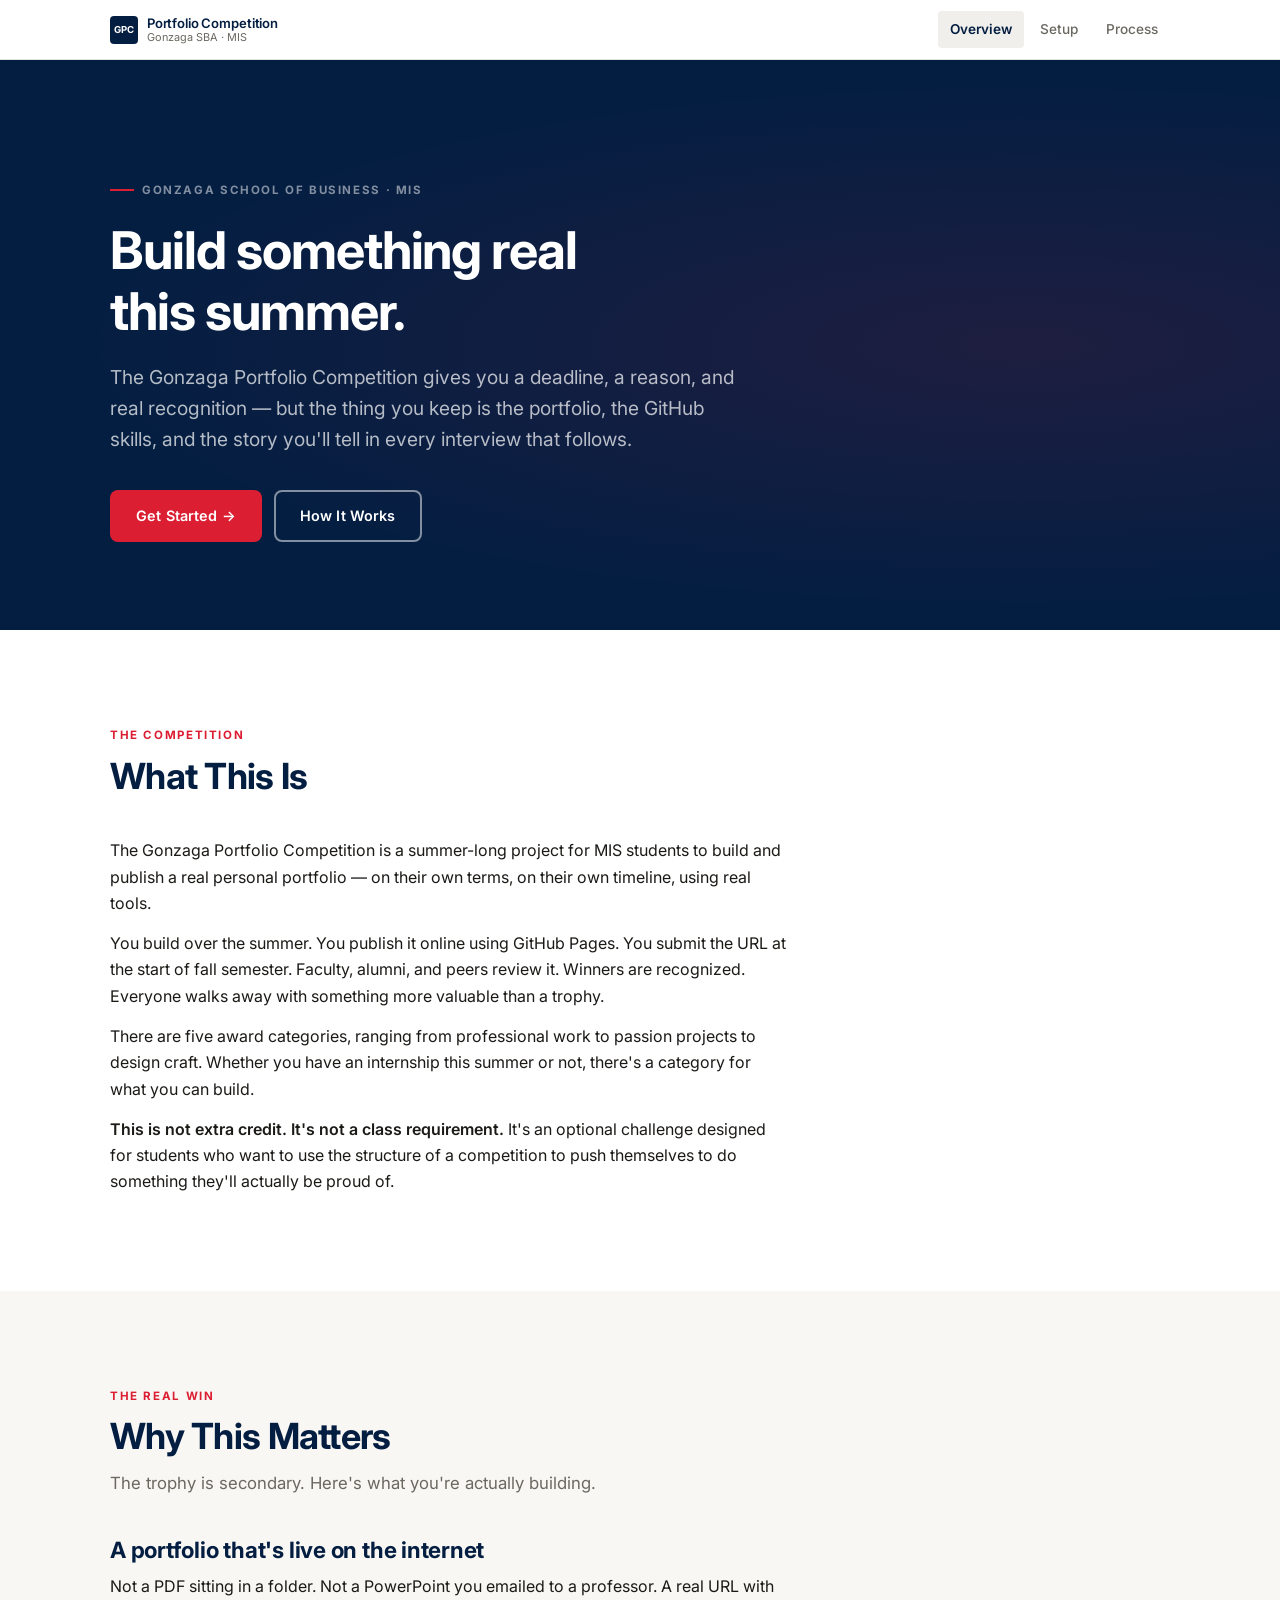
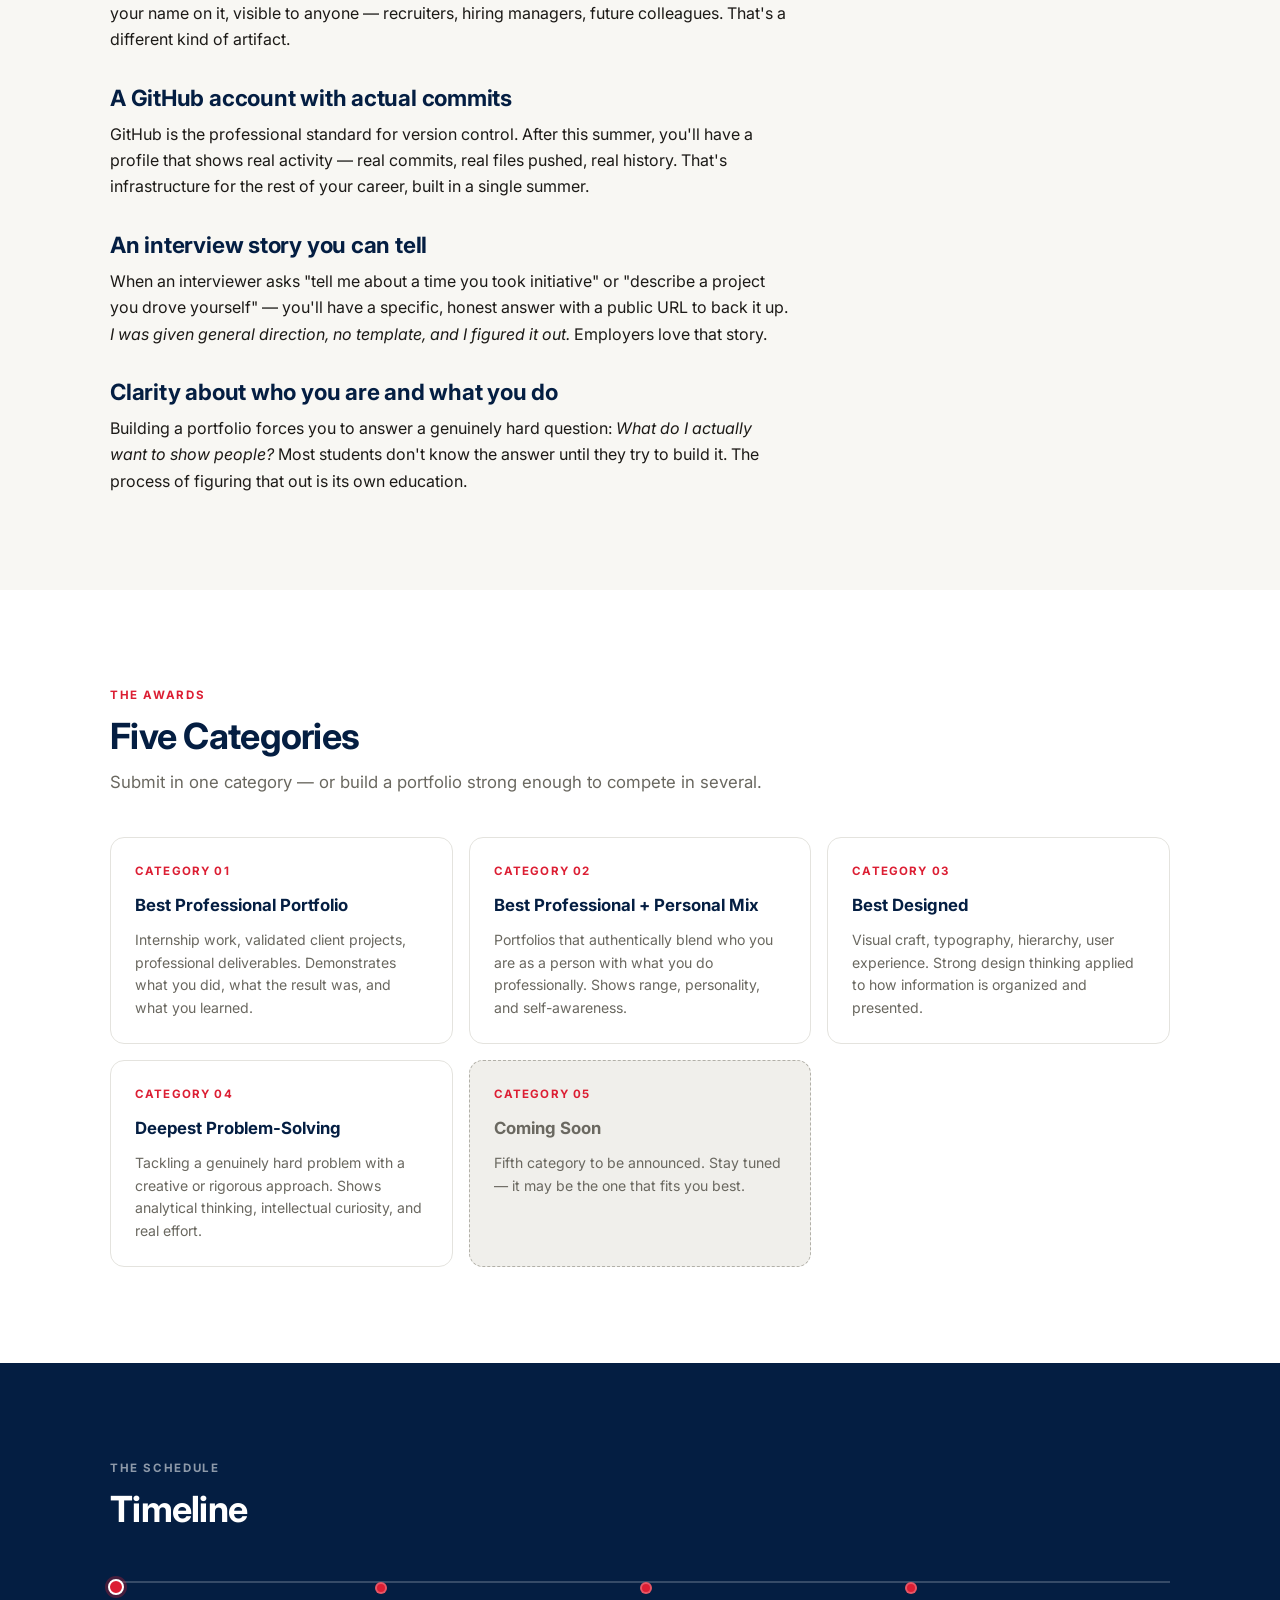
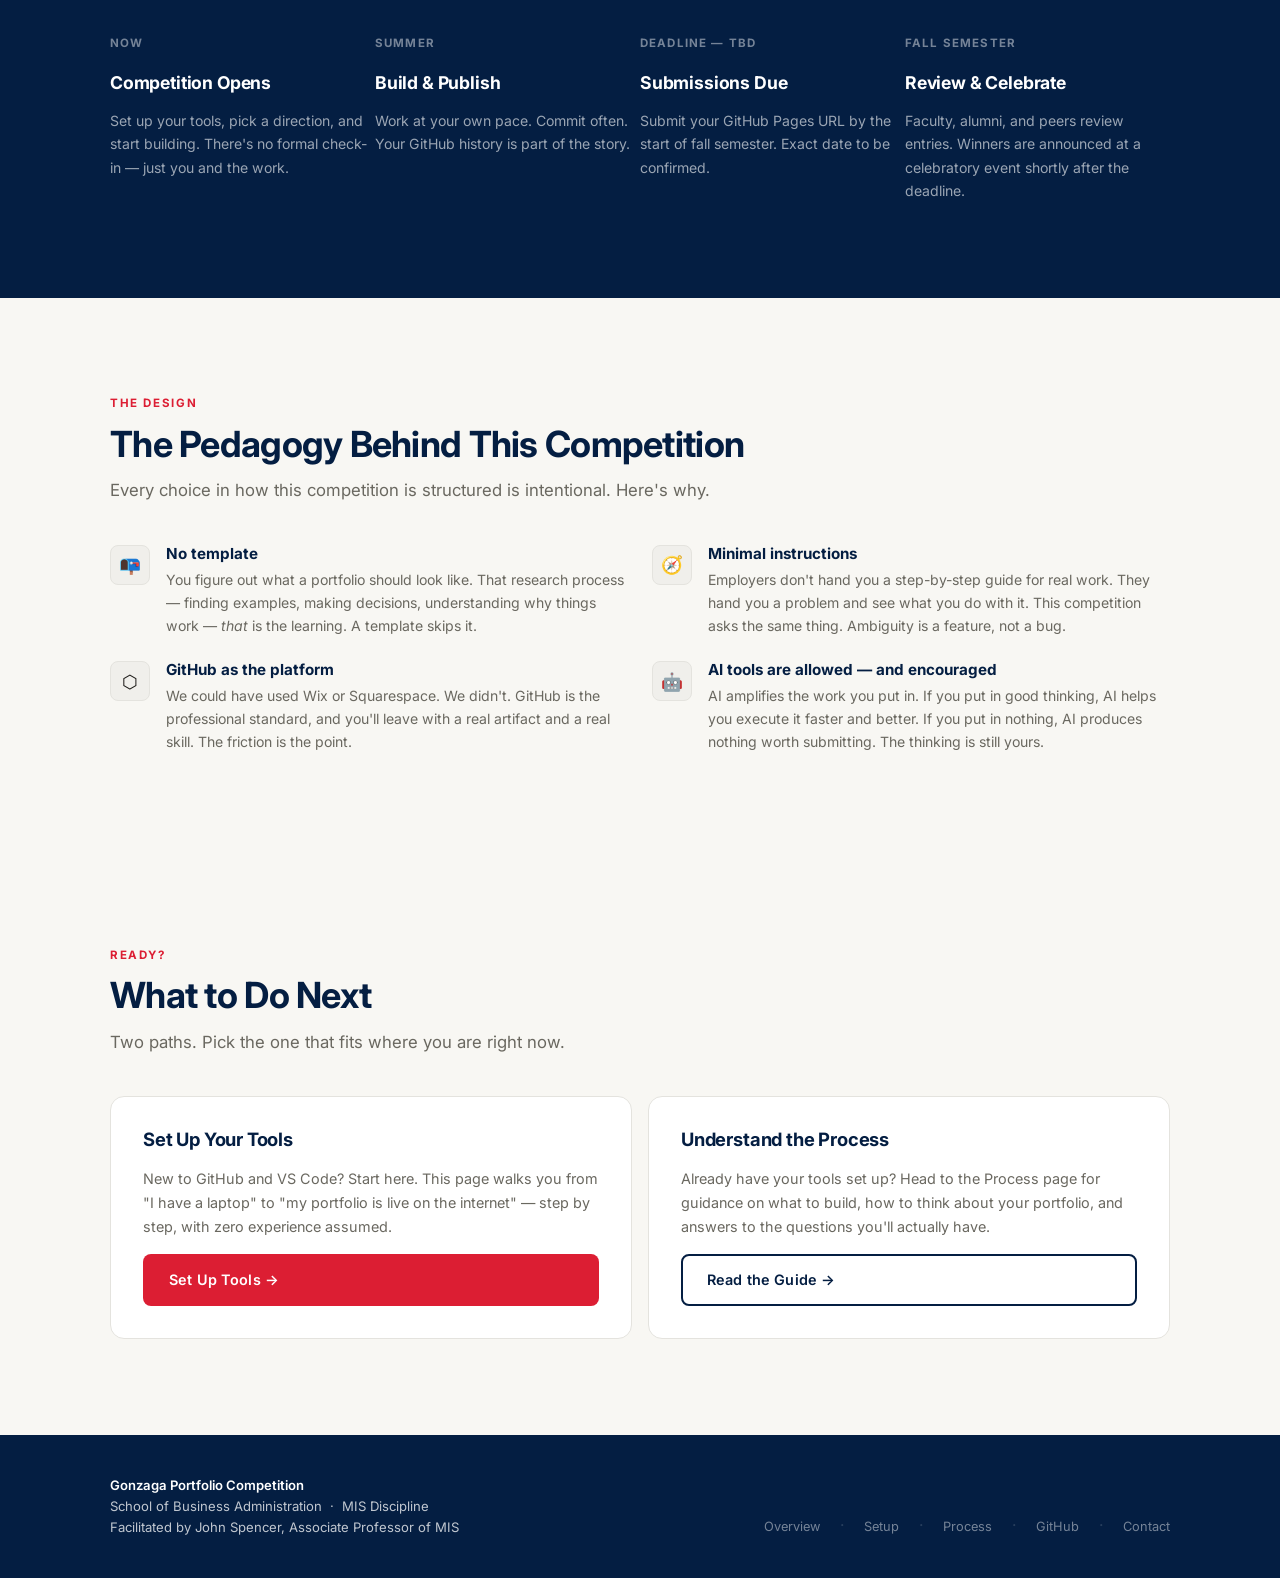
==== index.html @ 70450b55 "Initial build: three-page Gonzaga Portfolio Competition site - index.html: full landing page with he" ====
<!DOCTYPE html>
<html lang="en">
<head>
  <meta charset="UTF-8">
  <meta name="viewport" content="width=device-width, initial-scale=1.0">
  <title>Gonzaga Portfolio Competition — Build Something Real This Summer</title>
  <meta name="description" content="A summer portfolio competition for Gonzaga business students. Build a real portfolio, publish it with GitHub Pages, and walk into fall semester with something that matters.">
  <link rel="preconnect" href="https://fonts.googleapis.com">
  <link rel="preconnect" href="https://fonts.gstatic.com" crossorigin>
  <link href="https://fonts.googleapis.com/css2?family=Inter:wght@400;500;600;700&display=swap" rel="stylesheet">
  <link rel="stylesheet" href="css/style.css">
</head>
<body>

<!-- ── Navigation ──────────────────────────────────────────── -->
<nav class="site-nav" aria-label="Site navigation">
  <div class="container nav-inner">
    <a href="index.html" class="nav-logo" aria-label="Gonzaga Portfolio Competition home">
      <div class="nav-logo-mark" aria-hidden="true"><span>GPC</span></div>
      <div class="nav-logo-text">
        Portfolio Competition
        <small>Gonzaga SBA · MIS</small>
      </div>
    </a>
    <button class="nav-toggle" aria-expanded="false" aria-controls="nav-links" aria-label="Toggle navigation">
      <svg width="20" height="20" viewBox="0 0 20 20" fill="currentColor" aria-hidden="true">
        <path d="M2 5h16M2 10h16M2 15h16" stroke="currentColor" stroke-width="2" stroke-linecap="round" fill="none"/>
      </svg>
    </button>
    <ul class="nav-links" id="nav-links">
      <li><a href="index.html"   class="nav-link" aria-current="page">Overview</a></li>
      <li><a href="setup.html"   class="nav-link">Setup</a></li>
      <li><a href="process.html" class="nav-link">Process</a></li>
    </ul>
  </div>
</nav>

<main id="main-content">

  <!-- ── Hero ──────────────────────────────────────────────── -->
  <section class="hero" id="top">
    <div class="container hero-inner">
      <span class="hero-label">Gonzaga School of Business · MIS</span>
      <h1>Build something real this summer.</h1>
      <p class="hero-sub">
        The Gonzaga Portfolio Competition gives you a deadline, a reason, and real recognition —
        but the thing you keep is the portfolio, the GitHub skills, and the story you'll tell
        in every interview that follows.
      </p>
      <div class="hero-cta">
        <a href="setup.html" class="btn btn--primary">Get Started →</a>
        <a href="#what-this-is" class="btn btn--ghost">How It Works</a>
      </div>
    </div>
  </section>

  <!-- ── What This Is ──────────────────────────────────────── -->
  <section class="section" id="what-this-is">
    <div class="container">
      <div class="section-header">
        <span class="section-label">The Competition</span>
        <h2>What This Is</h2>
      </div>
      <div style="max-width: 68ch;">
        <p>
          The Gonzaga Portfolio Competition is a summer-long project for MIS students to build and
          publish a real personal portfolio — on their own terms, on their own timeline, using real tools.
        </p>
        <p>
          You build over the summer. You publish it online using GitHub Pages. You submit the URL at the
          start of fall semester. Faculty, alumni, and peers review it. Winners are recognized. Everyone
          walks away with something more valuable than a trophy.
        </p>
        <p>
          There are five award categories, ranging from professional work to passion projects to design
          craft. Whether you have an internship this summer or not, there's a category for what you can build.
        </p>
        <p>
          <strong>This is not extra credit. It's not a class requirement.</strong> It's an optional
          challenge designed for students who want to use the structure of a competition to push
          themselves to do something they'll actually be proud of.
        </p>
      </div>
    </div>
  </section>

  <!-- ── Why This Matters ──────────────────────────────────── -->
  <section class="section section--cream" id="why-this-matters">
    <div class="container">
      <div class="section-header">
        <span class="section-label">The Real Win</span>
        <h2>Why This Matters</h2>
        <p>The trophy is secondary. Here's what you're actually building.</p>
      </div>
      <div style="display: grid; grid-template-columns: 1fr; gap: 2rem; max-width: 900px;">
        <div>
          <h3 style="margin-bottom: .6rem;">A portfolio that's live on the internet</h3>
          <p>
            Not a PDF sitting in a folder. Not a PowerPoint you emailed to a professor. A real URL
            with your name on it, visible to anyone — recruiters, hiring managers, future colleagues.
            That's a different kind of artifact.
          </p>
        </div>
        <div>
          <h3 style="margin-bottom: .6rem;">A GitHub account with actual commits</h3>
          <p>
            GitHub is the professional standard for version control. After this summer, you'll have
            a profile that shows real activity — real commits, real files pushed, real history.
            That's infrastructure for the rest of your career, built in a single summer.
          </p>
        </div>
        <div>
          <h3 style="margin-bottom: .6rem;">An interview story you can tell</h3>
          <p>
            When an interviewer asks "tell me about a time you took initiative" or "describe a project
            you drove yourself" — you'll have a specific, honest answer with a public URL to back it up.
            <em>I was given general direction, no template, and I figured it out.</em> Employers love that story.
          </p>
        </div>
        <div>
          <h3 style="margin-bottom: .6rem;">Clarity about who you are and what you do</h3>
          <p>
            Building a portfolio forces you to answer a genuinely hard question: <em>What do I actually
            want to show people?</em> Most students don't know the answer until they try to build it.
            The process of figuring that out is its own education.
          </p>
        </div>
      </div>
    </div>
  </section>

  <!-- ── Categories ────────────────────────────────────────── -->
  <section class="section" id="categories">
    <div class="container">
      <div class="section-header">
        <span class="section-label">The Awards</span>
        <h2>Five Categories</h2>
        <p>Submit in one category — or build a portfolio strong enough to compete in several.</p>
      </div>
      <div class="categories-grid">

        <div class="category-card">
          <p class="card-num">Category 01</p>
          <p class="card-title">Best Professional Portfolio</p>
          <p class="card-desc">
            Internship work, validated client projects, professional deliverables.
            Demonstrates what you did, what the result was, and what you learned.
          </p>
        </div>

        <div class="category-card">
          <p class="card-num">Category 02</p>
          <p class="card-title">Best Professional + Personal Mix</p>
          <p class="card-desc">
            Portfolios that authentically blend who you are as a person with what you do
            professionally. Shows range, personality, and self-awareness.
          </p>
        </div>

        <div class="category-card">
          <p class="card-num">Category 03</p>
          <p class="card-title">Best Designed</p>
          <p class="card-desc">
            Visual craft, typography, hierarchy, user experience. Strong design thinking
            applied to how information is organized and presented.
          </p>
        </div>

        <!-- TODO: John is still refining the exact name for this category.
             "Most Innovative / Deepest Problem-Solving" is the working name. Update when finalized. -->
        <div class="category-card">
          <p class="card-num">Category 04</p>
          <p class="card-title">Deepest Problem-Solving</p>
          <p class="card-desc">
            Tackling a genuinely hard problem with a creative or rigorous approach.
            Shows analytical thinking, intellectual curiosity, and real effort.
          </p>
        </div>

        <!-- TODO: Fifth category name and description TBD. John to finalize. -->
        <div class="category-card category-card--placeholder">
          <p class="card-num">Category 05</p>
          <p class="card-title" style="color: var(--gray-600);">Coming Soon</p>
          <p class="card-desc">
            Fifth category to be announced. Stay tuned — it may be the one that fits you best.
          </p>
        </div>

      </div>
    </div>
  </section>

  <!-- ── Timeline ──────────────────────────────────────────── -->
  <section class="section section--navy" id="timeline">
    <div class="container">
      <div class="section-header">
        <span class="section-label">The Schedule</span>
        <h2>Timeline</h2>
      </div>
      <div class="timeline">

        <div class="timeline-node active">
          <p class="timeline-step">Now</p>
          <p class="timeline-title">Competition Opens</p>
          <p class="timeline-desc">
            Set up your tools, pick a direction, and start building.
            There's no formal check-in — just you and the work.
          </p>
        </div>

        <div class="timeline-node">
          <p class="timeline-step">Summer</p>
          <p class="timeline-title">Build &amp; Publish</p>
          <p class="timeline-desc">
            Work at your own pace. Commit often. Your GitHub history
            is part of the story.
          </p>
        </div>

        <!-- TODO: Replace "TBD" with exact deadline date once confirmed (start of fall semester) -->
        <div class="timeline-node">
          <p class="timeline-step">Deadline — TBD</p>
          <p class="timeline-title">Submissions Due</p>
          <p class="timeline-desc">
            Submit your GitHub Pages URL by the start of fall semester.
            Exact date to be confirmed.
          </p>
        </div>

        <div class="timeline-node">
          <p class="timeline-step">Fall Semester</p>
          <p class="timeline-title">Review &amp; Celebrate</p>
          <p class="timeline-desc">
            Faculty, alumni, and peers review entries. Winners are announced
            at a celebratory event shortly after the deadline.
          </p>
        </div>

      </div>
    </div>
  </section>

  <!-- ── Pedagogy ──────────────────────────────────────────── -->
  <section class="section section--cream" id="pedagogy">
    <div class="container">
      <div class="section-header">
        <span class="section-label">The Design</span>
        <h2>The Pedagogy Behind This Competition</h2>
        <p>
          Every choice in how this competition is structured is intentional.
          Here's why.
        </p>
      </div>
      <div class="pedagogy-grid">

        <div class="pedagogy-item">
          <div class="pedagogy-icon" aria-hidden="true">📭</div>
          <div class="pedagogy-body">
            <h4>No template</h4>
            <p>
              You figure out what a portfolio should look like. That research process —
              finding examples, making decisions, understanding why things work —
              <em>that</em> is the learning. A template skips it.
            </p>
          </div>
        </div>

        <div class="pedagogy-item">
          <div class="pedagogy-icon" aria-hidden="true">🧭</div>
          <div class="pedagogy-body">
            <h4>Minimal instructions</h4>
            <p>
              Employers don't hand you a step-by-step guide for real work. They hand
              you a problem and see what you do with it. This competition asks the
              same thing. Ambiguity is a feature, not a bug.
            </p>
          </div>
        </div>

        <div class="pedagogy-item">
          <div class="pedagogy-icon" aria-hidden="true">⬡</div>
          <div class="pedagogy-body">
            <h4>GitHub as the platform</h4>
            <p>
              We could have used Wix or Squarespace. We didn't. GitHub is the
              professional standard, and you'll leave with a real artifact and a
              real skill. The friction is the point.
            </p>
          </div>
        </div>

        <div class="pedagogy-item">
          <div class="pedagogy-icon" aria-hidden="true">🤖</div>
          <div class="pedagogy-body">
            <h4>AI tools are allowed — and encouraged</h4>
            <p>
              AI amplifies the work you put in. If you put in good thinking, AI
              helps you execute it faster and better. If you put in nothing, AI
              produces nothing worth submitting. The thinking is still yours.
            </p>
          </div>
        </div>

      </div>
    </div>
  </section>

  <!-- ── What to Do Next ──────────────────────────────────── -->
  <section class="section cta-section" id="next-steps">
    <div class="container">
      <div class="section-header">
        <span class="section-label">Ready?</span>
        <h2>What to Do Next</h2>
        <p>Two paths. Pick the one that fits where you are right now.</p>
      </div>
      <div class="cta-grid">
        <div class="cta-card">
          <h3>Set Up Your Tools</h3>
          <p>
            New to GitHub and VS Code? Start here. This page walks you from
            "I have a laptop" to "my portfolio is live on the internet" —
            step by step, with zero experience assumed.
          </p>
          <a href="setup.html" class="btn btn--primary">Set Up Tools →</a>
        </div>
        <div class="cta-card">
          <h3>Understand the Process</h3>
          <p>
            Already have your tools set up? Head to the Process page for guidance
            on what to build, how to think about your portfolio, and answers to
            the questions you'll actually have.
          </p>
          <a href="process.html" class="btn btn--secondary">Read the Guide →</a>
        </div>
      </div>
    </div>
  </section>

</main>

<!-- ── Footer ────────────────────────────────────────────────── -->
<footer class="site-footer">
  <div class="container footer-inner">
    <div class="footer-brand">
      <strong>Gonzaga Portfolio Competition</strong><br>
      School of Business Administration &nbsp;·&nbsp; MIS Discipline<br>
      Facilitated by John Spencer, Associate Professor of MIS
    </div>
    <nav aria-label="Footer navigation">
      <ul class="footer-links">
        <li><a href="index.html">Overview</a></li>
        <li class="footer-divider" aria-hidden="true">·</li>
        <li><a href="setup.html">Setup</a></li>
        <li class="footer-divider" aria-hidden="true">·</li>
        <li><a href="process.html">Process</a></li>
        <li class="footer-divider" aria-hidden="true">·</li>
        <!-- TODO: Add GitHub repo link once available -->
        <li><a href="#" aria-label="GitHub repository (link coming soon)">GitHub</a></li>
        <li class="footer-divider" aria-hidden="true">·</li>
        <!-- TODO: Replace with actual contact email -->
        <li><a href="mailto:TBD@gonzaga.edu">Contact</a></li>
      </ul>
    </nav>
  </div>
</footer>

<script>
  // Mobile nav toggle
  const toggle = document.querySelector('.nav-toggle');
  const links  = document.getElementById('nav-links');
  if (toggle && links) {
    toggle.addEventListener('click', () => {
      const open = links.classList.toggle('open');
      toggle.setAttribute('aria-expanded', open);
    });
  }
</script>
</body>
</html>
---- css/style.css ----
/* ============================================================
   GONZAGA PORTFOLIO COMPETITION
   Shared Stylesheet — mobile-first
   ============================================================ */

/* ── Custom Properties ─────────────────────────────────────── */
:root {
  --navy:       #041E42;
  --navy-mid:   #0A3270;
  --red:        #DC1E33;
  --red-dk:     #B8172B;
  --cream:      #F8F7F3;
  --gray-50:    #F0EFEB;
  --gray-100:   #E4E3DE;
  --gray-300:   #B2B0A8;
  --gray-600:   #6A6860;
  --gray-800:   #2A2825;
  --text:       #1C1A17;
  --white:      #FFFFFF;

  --font:       'Inter', -apple-system, BlinkMacSystemFont, 'Segoe UI', Roboto, sans-serif;
  --mono:       'JetBrains Mono', 'Fira Code', 'Cascadia Code', 'Consolas', monospace;

  --container:        1100px;
  --container-narrow: 700px;
  --nav-h:            60px;

  --ease: 0.16s ease;

  --shadow-sm: 0 1px 3px rgba(4,30,66,0.08);
  --shadow-md: 0 4px 14px rgba(4,30,66,0.10);
  --shadow-lg: 0 8px 28px rgba(4,30,66,0.14);

  --r-sm: 4px;
  --r-md: 8px;
  --r-lg: 14px;
}

/* ── Reset & Base ──────────────────────────────────────────── */
*, *::before, *::after { box-sizing: border-box; margin: 0; padding: 0; }
html { scroll-behavior: smooth; -webkit-text-size-adjust: 100%; }
body {
  font-family: var(--font);
  font-size: 1rem;
  line-height: 1.65;
  color: var(--text);
  background: var(--white);
  -webkit-font-smoothing: antialiased;
}
img, video { max-width: 100%; display: block; }
a { color: var(--red); text-decoration: underline; text-underline-offset: 3px; }
a:hover { color: var(--red-dk); }
ul, ol { padding-left: 1.4em; }
li { margin-bottom: .35em; }
strong { font-weight: 600; }
::selection { background: rgba(220,30,51,.15); }

/* ── Typography ────────────────────────────────────────────── */
h1, h2, h3, h4 {
  font-weight: 700;
  line-height: 1.18;
  letter-spacing: -.02em;
  color: var(--navy);
}
h1 { font-size: clamp(2rem, 5vw, 3.25rem); }
h2 { font-size: clamp(1.5rem, 3.5vw, 2.25rem); }
h3 { font-size: clamp(1.1rem, 2.5vw, 1.4rem); letter-spacing: -.01em; }
h4 { font-size: 1rem; letter-spacing: 0; }
p { max-width: 68ch; }
p + p { margin-top: .85em; }

/* Section label — small uppercase above a heading */
.section-label {
  display: block;
  font-size: .72rem;
  font-weight: 700;
  letter-spacing: .14em;
  text-transform: uppercase;
  color: var(--red);
  margin-bottom: .6rem;
}

/* ── Layout ────────────────────────────────────────────────── */
.container {
  width: 100%;
  max-width: var(--container);
  margin-inline: auto;
  padding-inline: 1.25rem;
}
.container-narrow {
  width: 100%;
  max-width: var(--container-narrow);
  margin-inline: auto;
  padding-inline: 1.25rem;
}

.section {
  padding-block: 4.5rem;
}
.section--cream { background: var(--cream); }
.section--navy  { background: var(--navy); color: var(--white); }
.section--navy h2, .section--navy h3 { color: var(--white); }
.section--navy .section-label { color: rgba(255,255,255,.55); }

.section-header { margin-bottom: 2.5rem; }
.section-header p { margin-top: .75rem; color: var(--gray-600); font-size: 1.05rem; }
.section--navy .section-header p { color: rgba(255,255,255,.65); }

@media (min-width: 768px) { .section { padding-block: 6rem; } }

/* ── Navigation ────────────────────────────────────────────── */
.site-nav {
  position: sticky;
  top: 0;
  z-index: 100;
  background: var(--white);
  border-bottom: 1.5px solid var(--gray-100);
  height: var(--nav-h);
}
.nav-inner {
  display: flex;
  align-items: center;
  justify-content: space-between;
  height: 100%;
}
.nav-logo {
  display: flex;
  align-items: center;
  gap: .55rem;
  text-decoration: none;
  color: var(--navy);
}
.nav-logo-mark {
  width: 28px; height: 28px;
  background: var(--navy);
  border-radius: var(--r-sm);
  display: flex; align-items: center; justify-content: center;
  flex-shrink: 0;
}
.nav-logo-mark span {
  color: var(--white);
  font-size: .6rem;
  font-weight: 700;
  letter-spacing: .03em;
}
.nav-logo-text {
  font-size: .82rem;
  font-weight: 600;
  letter-spacing: -.01em;
  line-height: 1.25;
}
.nav-logo-text small {
  display: block;
  font-size: .68rem;
  font-weight: 400;
  color: var(--gray-600);
  letter-spacing: 0;
}
.nav-links {
  display: flex;
  align-items: center;
  gap: .25rem;
  list-style: none;
  padding: 0;
}
.nav-links li { margin: 0; }
.nav-link {
  display: block;
  padding: .45rem .75rem;
  font-size: .85rem;
  font-weight: 500;
  color: var(--gray-600);
  text-decoration: none;
  border-radius: var(--r-sm);
  transition: color var(--ease), background var(--ease);
}
.nav-link:hover { color: var(--navy); background: var(--gray-50); }
.nav-link[aria-current="page"] {
  color: var(--navy);
  background: var(--gray-50);
  font-weight: 600;
}
.nav-toggle {
  display: none;
  background: none;
  border: none;
  cursor: pointer;
  padding: .5rem;
  color: var(--navy);
}
@media (max-width: 600px) {
  .nav-links { display: none; flex-direction: column; gap: 0; position: absolute; top: var(--nav-h); left: 0; right: 0; background: var(--white); border-bottom: 1.5px solid var(--gray-100); padding: .5rem 1.25rem 1rem; }
  .nav-links.open { display: flex; }
  .nav-toggle { display: flex; }
  .site-nav { position: sticky; }
}

/* ── Buttons ────────────────────────────────────────────────── */
.btn {
  display: inline-flex;
  align-items: center;
  gap: .5rem;
  padding: .75rem 1.5rem;
  font-family: var(--font);
  font-size: .9rem;
  font-weight: 600;
  letter-spacing: .01em;
  border-radius: var(--r-md);
  border: 2px solid transparent;
  cursor: pointer;
  text-decoration: none;
  transition: background var(--ease), color var(--ease), border-color var(--ease), transform var(--ease), box-shadow var(--ease);
}
.btn:hover { transform: translateY(-1px); }
.btn--primary { background: var(--red); color: var(--white); }
.btn--primary:hover { background: var(--red-dk); color: var(--white); }
.btn--secondary { background: transparent; color: var(--navy); border-color: var(--navy); }
.btn--secondary:hover { background: var(--navy); color: var(--white); }
.btn--white { background: var(--white); color: var(--navy); }
.btn--white:hover { background: var(--gray-50); color: var(--navy); }
.btn--ghost { background: transparent; color: var(--white); border-color: rgba(255,255,255,.5); }
.btn--ghost:hover { border-color: var(--white); background: rgba(255,255,255,.08); }

/* ── Hero ───────────────────────────────────────────────────── */
.hero {
  background: var(--navy);
  color: var(--white);
  padding-block: 5rem 4rem;
  position: relative;
  overflow: hidden;
}
.hero::after {
  content: '';
  position: absolute;
  inset: 0;
  background: radial-gradient(ellipse at 80% 50%, rgba(220,30,51,.12) 0%, transparent 65%);
  pointer-events: none;
}
.hero-inner { position: relative; z-index: 1; }
.hero-label {
  display: inline-flex;
  align-items: center;
  gap: .5rem;
  font-size: .72rem;
  font-weight: 700;
  letter-spacing: .14em;
  text-transform: uppercase;
  color: rgba(255,255,255,.5);
  margin-bottom: 1.25rem;
}
.hero-label::before {
  content: '';
  display: block;
  width: 24px; height: 2px;
  background: var(--red);
  flex-shrink: 0;
}
.hero h1 {
  color: var(--white);
  margin-bottom: 1.25rem;
  max-width: 16ch;
}
.hero-sub {
  font-size: clamp(1rem, 2vw, 1.2rem);
  color: rgba(255,255,255,.7);
  max-width: 52ch;
  margin-bottom: 2.25rem;
  line-height: 1.6;
}
.hero-cta {
  display: flex;
  flex-wrap: wrap;
  gap: .75rem;
  align-items: center;
}
@media (min-width: 768px) {
  .hero { padding-block: 7rem 5.5rem; }
}

/* ── Category Cards ─────────────────────────────────────────── */
.categories-grid {
  display: grid;
  grid-template-columns: 1fr;
  gap: 1rem;
}
@media (min-width: 540px) { .categories-grid { grid-template-columns: repeat(2, 1fr); } }
@media (min-width: 900px) { .categories-grid { grid-template-columns: repeat(3, 1fr); } }

.category-card {
  background: var(--white);
  border: 1.5px solid var(--gray-100);
  border-radius: var(--r-lg);
  padding: 1.5rem;
  position: relative;
  transition: box-shadow var(--ease), border-color var(--ease), transform var(--ease);
}
.category-card:hover {
  box-shadow: var(--shadow-md);
  border-color: var(--gray-300);
  transform: translateY(-2px);
}
.category-card::before {
  content: '';
  position: absolute;
  top: 0; left: 0; right: 0;
  height: 3px;
  background: var(--red);
  border-radius: var(--r-lg) var(--r-lg) 0 0;
  opacity: 0;
  transition: opacity var(--ease);
}
.category-card:hover::before { opacity: 1; }
.category-card--placeholder {
  border-style: dashed;
  border-color: var(--gray-300);
  background: var(--gray-50);
}
.card-num {
  font-size: .72rem;
  font-weight: 700;
  letter-spacing: .1em;
  text-transform: uppercase;
  color: var(--red);
  margin-bottom: .5rem;
}
.card-title {
  font-size: 1.05rem;
  font-weight: 700;
  color: var(--navy);
  margin-bottom: .6rem;
  line-height: 1.3;
}
.card-desc {
  font-size: .88rem;
  color: var(--gray-600);
  line-height: 1.6;
  max-width: none;
}

/* ── Timeline ───────────────────────────────────────────────── */
.timeline {
  display: flex;
  flex-direction: column;
  gap: 0;
  position: relative;
  padding-left: 2.25rem;
}
.timeline::before {
  content: '';
  position: absolute;
  left: .65rem;
  top: .65rem;
  bottom: 1.5rem;
  width: 2px;
  background: rgba(255,255,255,.2);
}
.timeline-node {
  position: relative;
  padding-left: 1.5rem;
  padding-bottom: 2.25rem;
}
.timeline-node:last-child { padding-bottom: 0; }
.timeline-node::before {
  content: '';
  position: absolute;
  left: -1.6rem;
  top: .35rem;
  width: 12px; height: 12px;
  border-radius: 50%;
  background: var(--red);
  border: 2px solid rgba(255,255,255,.25);
}
.timeline-node.active::before {
  width: 16px; height: 16px;
  left: -1.72rem;
  top: .25rem;
  background: var(--red);
  border-color: var(--white);
  box-shadow: 0 0 0 3px rgba(220,30,51,.3);
}
.timeline-step {
  font-size: .72rem;
  font-weight: 700;
  letter-spacing: .1em;
  text-transform: uppercase;
  color: rgba(255,255,255,.45);
  margin-bottom: .25rem;
}
.timeline-title {
  font-size: 1.1rem;
  font-weight: 700;
  color: var(--white);
  margin-bottom: .35rem;
  letter-spacing: -.01em;
}
.timeline-desc {
  font-size: .88rem;
  color: rgba(255,255,255,.6);
  max-width: 44ch;
}

@media (min-width: 768px) {
  .timeline {
    flex-direction: row;
    padding-left: 0;
    padding-top: 2.5rem;
    align-items: flex-start;
    gap: 0;
  }
  .timeline::before {
    top: .65rem;
    left: 0; right: 0;
    bottom: auto;
    width: auto;
    height: 2px;
  }
  .timeline-node {
    flex: 1;
    padding-left: 0;
    padding-bottom: 0;
    padding-top: 1.5rem;
  }
  .timeline-node::before {
    left: 0;
    top: -1.8rem;
  }
  .timeline-node.active::before {
    left: -.125rem;
    top: -1.95rem;
  }
}

/* ── Pedagogy ───────────────────────────────────────────────── */
.pedagogy-grid {
  display: grid;
  grid-template-columns: 1fr;
  gap: 1.5rem;
}
@media (min-width: 600px) { .pedagogy-grid { grid-template-columns: repeat(2, 1fr); } }

.pedagogy-item {
  display: flex;
  gap: 1rem;
  align-items: flex-start;
}
.pedagogy-icon {
  width: 40px; height: 40px;
  border-radius: var(--r-md);
  background: var(--gray-50);
  border: 1.5px solid var(--gray-100);
  display: flex; align-items: center; justify-content: center;
  font-size: 1.1rem;
  flex-shrink: 0;
}
.pedagogy-body h4 { color: var(--navy); font-size: .95rem; margin-bottom: .3rem; }
.pedagogy-body p  { font-size: .88rem; color: var(--gray-600); max-width: none; }

/* ── CTA Section ────────────────────────────────────────────── */
.cta-section { background: var(--cream); }
.cta-grid {
  display: grid;
  grid-template-columns: 1fr;
  gap: 1rem;
}
@media (min-width: 640px) { .cta-grid { grid-template-columns: repeat(2, 1fr); } }

.cta-card {
  background: var(--white);
  border: 1.5px solid var(--gray-100);
  border-radius: var(--r-lg);
  padding: 2rem;
  display: flex;
  flex-direction: column;
  gap: 1rem;
  transition: box-shadow var(--ease);
}
.cta-card:hover { box-shadow: var(--shadow-md); }
.cta-card h3 { font-size: 1.15rem; }
.cta-card p  { font-size: .9rem; color: var(--gray-600); flex: 1; }

/* ── Footer ─────────────────────────────────────────────────── */
.site-footer {
  background: var(--navy);
  color: rgba(255,255,255,.55);
  padding-block: 2.5rem;
}
.footer-inner {
  display: flex;
  flex-direction: column;
  gap: 1.25rem;
}
.footer-brand {
  font-size: .82rem;
  color: rgba(255,255,255,.75);
  line-height: 1.6;
}
.footer-brand strong { color: var(--white); }
.footer-links {
  display: flex;
  flex-wrap: wrap;
  gap: .5rem 1.25rem;
  list-style: none;
  padding: 0;
}
.footer-links li { margin: 0; }
.footer-links a {
  font-size: .8rem;
  color: rgba(255,255,255,.45);
  text-decoration: none;
  transition: color var(--ease);
}
.footer-links a:hover { color: rgba(255,255,255,.85); }
.footer-divider { color: rgba(255,255,255,.15); }
@media (min-width: 640px) {
  .footer-inner { flex-direction: row; justify-content: space-between; align-items: flex-end; }
}

/* ── Callout Boxes ──────────────────────────────────────────── */
.callout {
  border-left: 3px solid var(--navy);
  background: var(--gray-50);
  border-radius: 0 var(--r-md) var(--r-md) 0;
  padding: 1rem 1.25rem;
  margin-block: 1.5rem;
  font-size: .9rem;
}
.callout p { max-width: none; margin-top: 0; }
.callout-label {
  display: flex;
  align-items: center;
  gap: .5rem;
  font-size: .72rem;
  font-weight: 700;
  letter-spacing: .1em;
  text-transform: uppercase;
  color: var(--navy);
  margin-bottom: .4rem;
}
.callout--tip  { border-color: var(--red); }
.callout--tip .callout-label { color: var(--red); }
.callout--story { border-color: var(--navy-mid); background: rgba(10,50,112,.05); }
.callout--story .callout-label { color: var(--navy-mid); }

/* ── Setup Steps ────────────────────────────────────────────── */
.steps { display: flex; flex-direction: column; gap: 3.5rem; }

.step {
  display: grid;
  grid-template-columns: 1fr;
  gap: 1.25rem;
}
.step-header {
  display: flex;
  align-items: flex-start;
  gap: 1rem;
}
.step-num {
  width: 2.5rem; height: 2.5rem;
  border-radius: 50%;
  background: var(--navy);
  color: var(--white);
  font-size: .85rem;
  font-weight: 700;
  display: flex; align-items: center; justify-content: center;
  flex-shrink: 0;
}
.step-meta { flex: 1; }
.step-meta h3 { margin-bottom: .15rem; }
.step-time {
  font-size: .75rem;
  color: var(--gray-600);
  font-weight: 500;
}
.step-body { font-size: .95rem; }
.step-body p + p { margin-top: .75rem; }
.step-body ol, .step-body ul { margin-top: .5rem; }
.step-body li { margin-bottom: .5rem; }

/* ── Code Blocks ────────────────────────────────────────────── */
pre {
  background: #0D1117;
  color: #C9D1D9;
  border-radius: var(--r-md);
  padding: 1.1rem 1.25rem;
  overflow-x: auto;
  font-family: var(--mono);
  font-size: .82rem;
  line-height: 1.65;
  margin-block: 1rem;
  border: 1px solid rgba(255,255,255,.06);
}
code {
  font-family: var(--mono);
  font-size: .84em;
  background: var(--gray-50);
  color: var(--navy);
  border: 1px solid var(--gray-100);
  padding: .1em .4em;
  border-radius: var(--r-sm);
}
pre code {
  background: none;
  border: none;
  padding: 0;
  color: inherit;
  font-size: inherit;
}
.code-comment { color: #8B949E; }
.code-key     { color: #79C0FF; }
.code-val     { color: #A5D6FF; }
.code-string  { color: #A8FF80; }

/* ── Checklist ──────────────────────────────────────────────── */
.checklist {
  list-style: none;
  padding: 0;
  display: flex;
  flex-direction: column;
  gap: .6rem;
}
.checklist li {
  display: flex;
  align-items: flex-start;
  gap: .75rem;
  font-size: .9rem;
  margin-bottom: 0;
}
.checklist li::before {
  content: '☐';
  font-size: 1rem;
  color: var(--gray-300);
  flex-shrink: 0;
  line-height: 1.5;
}

/* ── Accordion / FAQ ────────────────────────────────────────── */
.faq-list { display: flex; flex-direction: column; gap: .75rem; }

details.faq-item {
  border: 1.5px solid var(--gray-100);
  border-radius: var(--r-md);
  background: var(--white);
  overflow: hidden;
  transition: box-shadow var(--ease);
}
details.faq-item[open] {
  box-shadow: var(--shadow-sm);
  border-color: var(--gray-300);
}
summary.faq-q {
  display: flex;
  justify-content: space-between;
  align-items: center;
  gap: 1rem;
  padding: 1.1rem 1.25rem;
  font-weight: 600;
  font-size: .95rem;
  color: var(--navy);
  cursor: pointer;
  list-style: none;
  user-select: none;
  transition: background var(--ease);
}
summary.faq-q::-webkit-details-marker { display: none; }
summary.faq-q:hover { background: var(--gray-50); }
details[open] summary.faq-q { background: var(--gray-50); border-bottom: 1.5px solid var(--gray-100); }
.faq-icon {
  width: 1.5rem; height: 1.5rem;
  border-radius: 50%;
  background: var(--gray-50);
  border: 1.5px solid var(--gray-100);
  display: flex; align-items: center; justify-content: center;
  font-size: .8rem;
  color: var(--gray-600);
  flex-shrink: 0;
  transition: background var(--ease), color var(--ease), transform var(--ease);
}
details[open] .faq-icon {
  background: var(--navy);
  border-color: var(--navy);
  color: var(--white);
  transform: rotate(45deg);
}
.faq-a {
  padding: 1.25rem;
  font-size: .92rem;
  color: var(--gray-800);
  line-height: 1.7;
}
.faq-a p + p { margin-top: .75rem; }
.faq-a ul, .faq-a ol { margin-top: .5rem; }
.faq-a li { margin-bottom: .4rem; }

/* ── Page Header ────────────────────────────────────────────── */
.page-hero {
  background: var(--navy);
  padding-block: 3.5rem;
  color: var(--white);
}
.page-hero h1 { color: var(--white); max-width: 20ch; }
.page-hero-sub {
  font-size: 1.05rem;
  color: rgba(255,255,255,.65);
  max-width: 56ch;
  margin-top: .75rem;
  line-height: 1.65;
}

/* ── Opening Frame Box ──────────────────────────────────────── */
.frame-box {
  border: 2px solid var(--navy);
  border-radius: var(--r-lg);
  padding: 2rem;
  margin-bottom: 3.5rem;
  background: var(--white);
  position: relative;
}
.frame-box::before {
  content: 'READ THIS FIRST';
  position: absolute;
  top: -0.65em;
  left: 1.25rem;
  background: var(--white);
  padding-inline: .5rem;
  font-size: .65rem;
  font-weight: 700;
  letter-spacing: .14em;
  color: var(--navy);
}
.frame-box p {
  font-size: .95rem;
  line-height: 1.75;
  max-width: none;
}
.frame-box p + p { margin-top: .8rem; }

/* ── Utilities ──────────────────────────────────────────────── */
.sr-only {
  position: absolute; width: 1px; height: 1px;
  padding: 0; margin: -1px; overflow: hidden;
  clip: rect(0,0,0,0); white-space: nowrap; border: 0;
}
.text-navy  { color: var(--navy); }
.text-red   { color: var(--red);  }
.text-muted { color: var(--gray-600); }
.mt-sm  { margin-top: .75rem; }
.mt-md  { margin-top: 1.5rem; }
.mt-lg  { margin-top: 2.5rem; }
.mb-0   { margin-bottom: 0; }
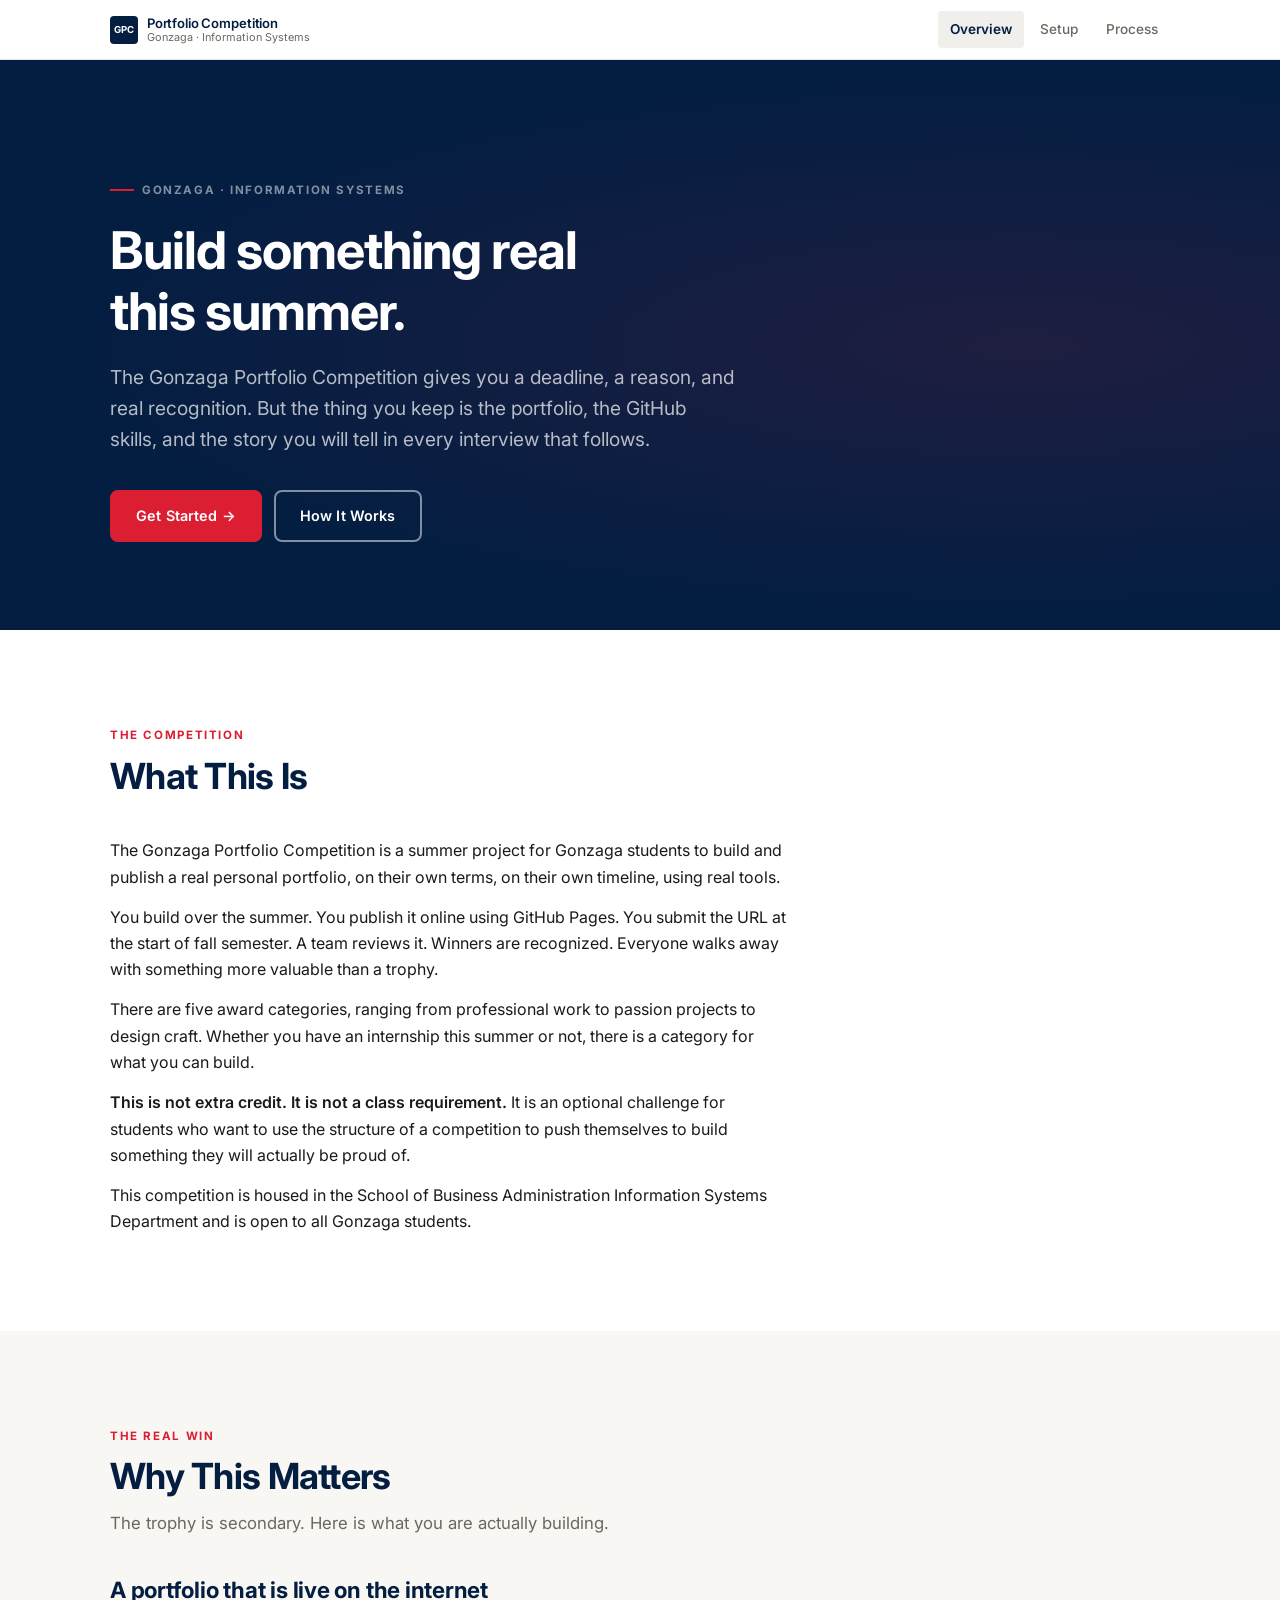
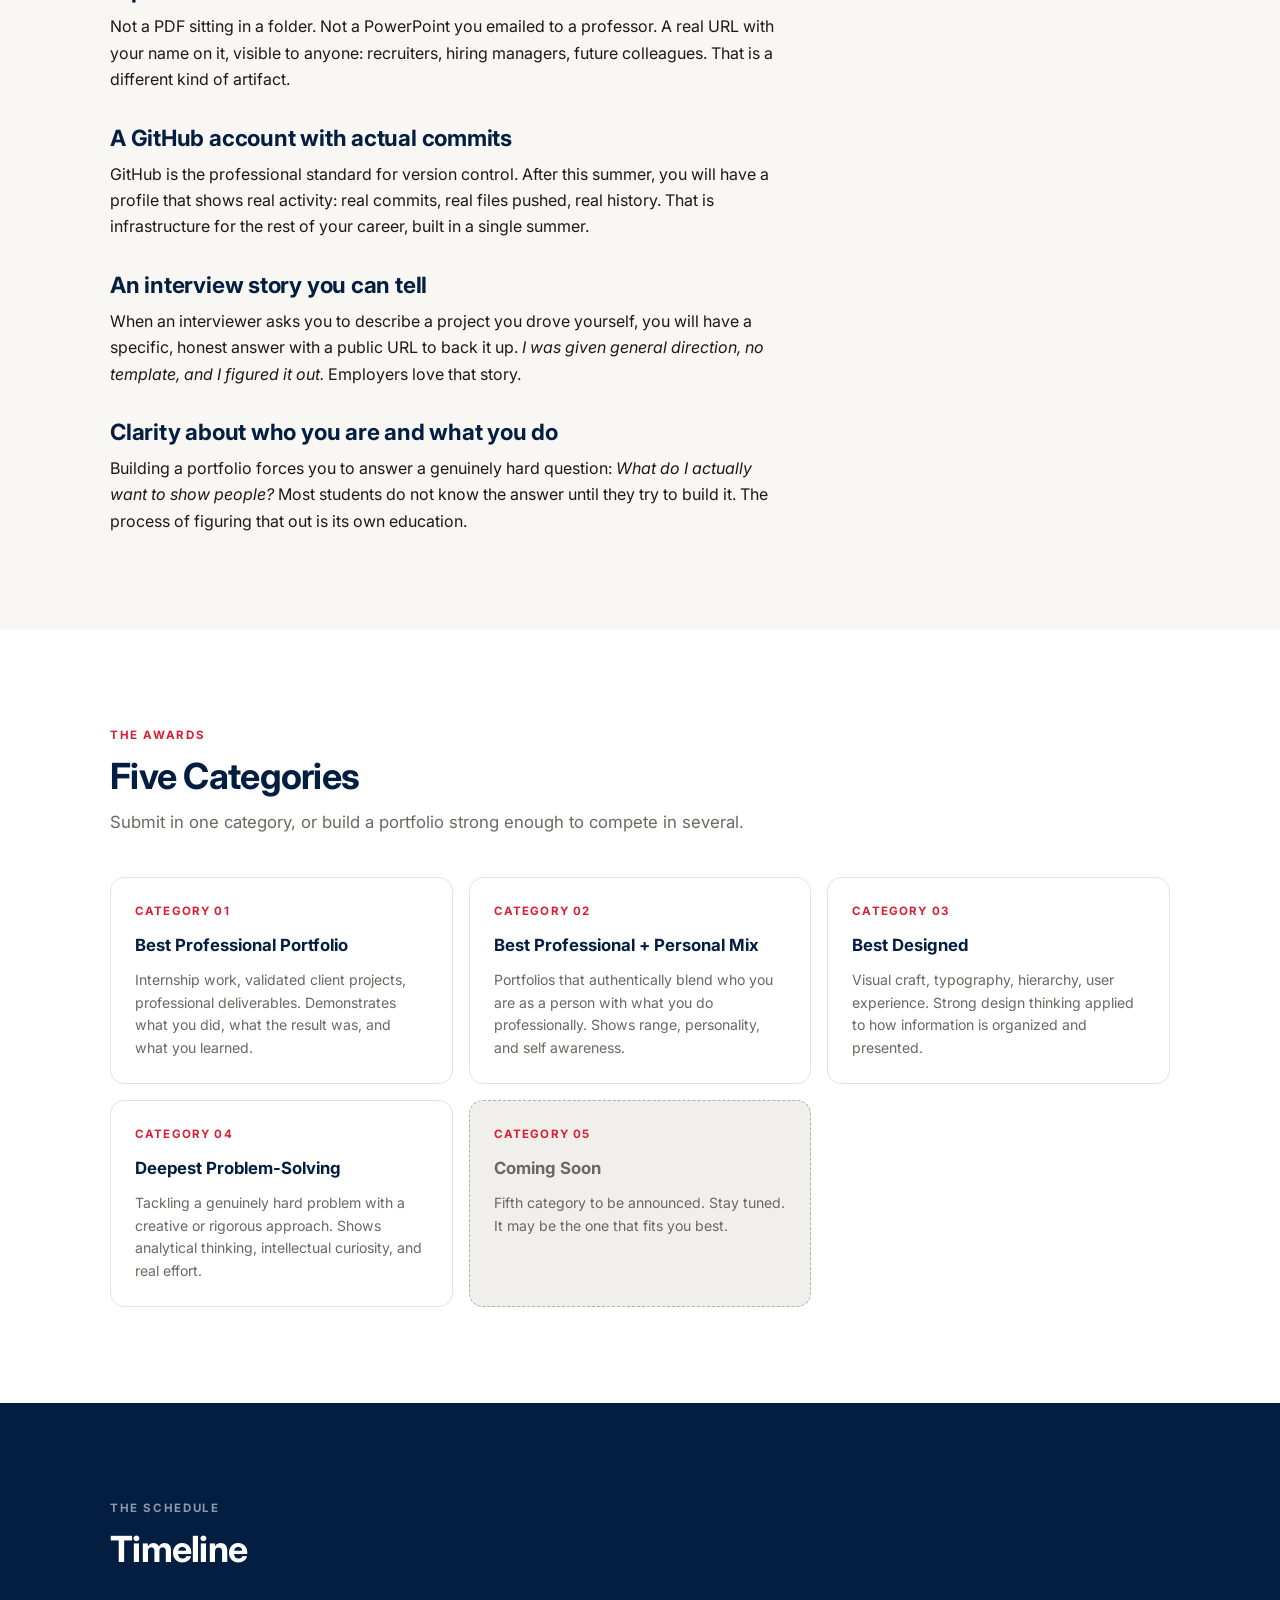
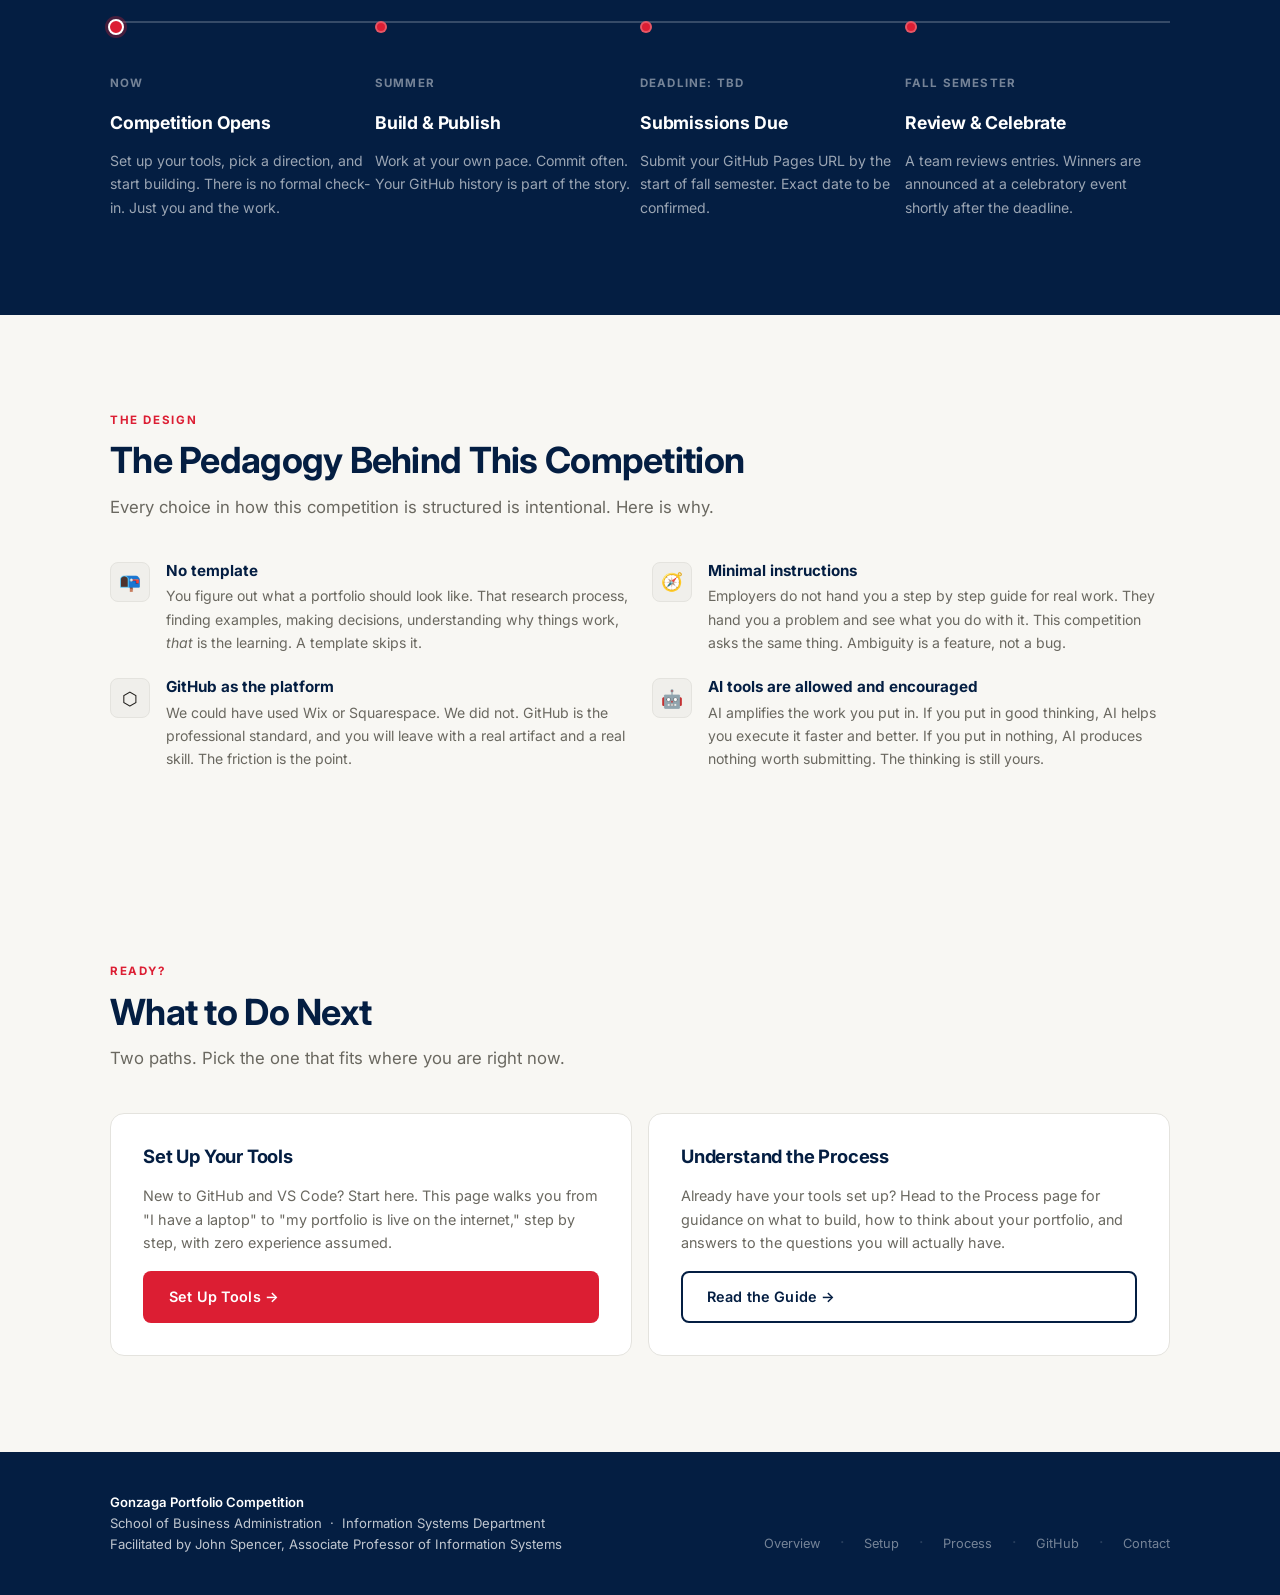
==== commit acec99c7: "Update site for all Gonzaga students, IS Department, team review - All pages: department updated to " ====
--- a/index.html
+++ b/index.html
@@ -4,7 +4,7 @@
   <meta charset="UTF-8">
   <meta name="viewport" content="width=device-width, initial-scale=1.0">
   <title>Gonzaga Portfolio Competition — Build Something Real This Summer</title>
-  <meta name="description" content="A summer portfolio competition for Gonzaga business students. Build a real portfolio, publish it with GitHub Pages, and walk into fall semester with something that matters.">
+  <meta name="description" content="A summer portfolio competition for Gonzaga students. Build a real portfolio, publish it with GitHub Pages, and walk into fall semester with something that matters.">
   <link rel="preconnect" href="https://fonts.googleapis.com">
   <link rel="preconnect" href="https://fonts.gstatic.com" crossorigin>
   <link href="https://fonts.googleapis.com/css2?family=Inter:wght@400;500;600;700&display=swap" rel="stylesheet">
@@ -19,7 +19,7 @@
       <div class="nav-logo-mark" aria-hidden="true"><span>GPC</span></div>
       <div class="nav-logo-text">
         Portfolio Competition
-        <small>Gonzaga SBA · MIS</small>
+        <small>Gonzaga · Information Systems</small>
       </div>
     </a>
     <button class="nav-toggle" aria-expanded="false" aria-controls="nav-links" aria-label="Toggle navigation">
@@ -40,11 +40,11 @@
   <!-- ── Hero ──────────────────────────────────────────────── -->
   <section class="hero" id="top">
     <div class="container hero-inner">
-      <span class="hero-label">Gonzaga School of Business · MIS</span>
+      <span class="hero-label">Gonzaga · Information Systems</span>
       <h1>Build something real this summer.</h1>
       <p class="hero-sub">
-        The Gonzaga Portfolio Competition gives you a deadline, a reason, and real recognition —
-        but the thing you keep is the portfolio, the GitHub skills, and the story you'll tell
+        The Gonzaga Portfolio Competition gives you a deadline, a reason, and real recognition.
+        But the thing you keep is the portfolio, the GitHub skills, and the story you will tell
         in every interview that follows.
       </p>
       <div class="hero-cta">
@@ -63,22 +63,26 @@
       </div>
       <div style="max-width: 68ch;">
         <p>
-          The Gonzaga Portfolio Competition is a summer-long project for MIS students to build and
-          publish a real personal portfolio — on their own terms, on their own timeline, using real tools.
+          The Gonzaga Portfolio Competition is a summer project for Gonzaga students to build and
+          publish a real personal portfolio, on their own terms, on their own timeline, using real tools.
         </p>
         <p>
           You build over the summer. You publish it online using GitHub Pages. You submit the URL at the
-          start of fall semester. Faculty, alumni, and peers review it. Winners are recognized. Everyone
+          start of fall semester. A team reviews it. Winners are recognized. Everyone
           walks away with something more valuable than a trophy.
         </p>
         <p>
           There are five award categories, ranging from professional work to passion projects to design
-          craft. Whether you have an internship this summer or not, there's a category for what you can build.
-        </p>
-        <p>
-          <strong>This is not extra credit. It's not a class requirement.</strong> It's an optional
-          challenge designed for students who want to use the structure of a competition to push
-          themselves to do something they'll actually be proud of.
+          craft. Whether you have an internship this summer or not, there is a category for what you can build.
+        </p>
+        <p>
+          <strong>This is not extra credit. It is not a class requirement.</strong> It is an optional
+          challenge for students who want to use the structure of a competition to push
+          themselves to build something they will actually be proud of.
+        </p>
+        <p>
+          This competition is housed in the School of Business Administration Information Systems
+          Department and is open to all Gonzaga students.
         </p>
       </div>
     </div>
@@ -90,30 +94,30 @@
       <div class="section-header">
         <span class="section-label">The Real Win</span>
         <h2>Why This Matters</h2>
-        <p>The trophy is secondary. Here's what you're actually building.</p>
+        <p>The trophy is secondary. Here is what you are actually building.</p>
       </div>
       <div style="display: grid; grid-template-columns: 1fr; gap: 2rem; max-width: 900px;">
         <div>
-          <h3 style="margin-bottom: .6rem;">A portfolio that's live on the internet</h3>
+          <h3 style="margin-bottom: .6rem;">A portfolio that is live on the internet</h3>
           <p>
             Not a PDF sitting in a folder. Not a PowerPoint you emailed to a professor. A real URL
-            with your name on it, visible to anyone — recruiters, hiring managers, future colleagues.
-            That's a different kind of artifact.
+            with your name on it, visible to anyone: recruiters, hiring managers, future colleagues.
+            That is a different kind of artifact.
           </p>
         </div>
         <div>
           <h3 style="margin-bottom: .6rem;">A GitHub account with actual commits</h3>
           <p>
-            GitHub is the professional standard for version control. After this summer, you'll have
-            a profile that shows real activity — real commits, real files pushed, real history.
-            That's infrastructure for the rest of your career, built in a single summer.
+            GitHub is the professional standard for version control. After this summer, you will have
+            a profile that shows real activity: real commits, real files pushed, real history.
+            That is infrastructure for the rest of your career, built in a single summer.
           </p>
         </div>
         <div>
           <h3 style="margin-bottom: .6rem;">An interview story you can tell</h3>
           <p>
-            When an interviewer asks "tell me about a time you took initiative" or "describe a project
-            you drove yourself" — you'll have a specific, honest answer with a public URL to back it up.
+            When an interviewer asks you to describe a project you drove yourself, you will have a
+            specific, honest answer with a public URL to back it up.
             <em>I was given general direction, no template, and I figured it out.</em> Employers love that story.
           </p>
         </div>
@@ -121,7 +125,7 @@
           <h3 style="margin-bottom: .6rem;">Clarity about who you are and what you do</h3>
           <p>
             Building a portfolio forces you to answer a genuinely hard question: <em>What do I actually
-            want to show people?</em> Most students don't know the answer until they try to build it.
+            want to show people?</em> Most students do not know the answer until they try to build it.
             The process of figuring that out is its own education.
           </p>
         </div>
@@ -135,7 +139,7 @@
       <div class="section-header">
         <span class="section-label">The Awards</span>
         <h2>Five Categories</h2>
-        <p>Submit in one category — or build a portfolio strong enough to compete in several.</p>
+        <p>Submit in one category, or build a portfolio strong enough to compete in several.</p>
       </div>
       <div class="categories-grid">
 
@@ -153,7 +157,7 @@
           <p class="card-title">Best Professional + Personal Mix</p>
           <p class="card-desc">
             Portfolios that authentically blend who you are as a person with what you do
-            professionally. Shows range, personality, and self-awareness.
+            professionally. Shows range, personality, and self awareness.
           </p>
         </div>
 
@@ -182,7 +186,7 @@
           <p class="card-num">Category 05</p>
           <p class="card-title" style="color: var(--gray-600);">Coming Soon</p>
           <p class="card-desc">
-            Fifth category to be announced. Stay tuned — it may be the one that fits you best.
+            Fifth category to be announced. Stay tuned. It may be the one that fits you best.
           </p>
         </div>
 
@@ -204,7 +208,7 @@
           <p class="timeline-title">Competition Opens</p>
           <p class="timeline-desc">
             Set up your tools, pick a direction, and start building.
-            There's no formal check-in — just you and the work.
+            There is no formal check-in. Just you and the work.
           </p>
         </div>
 
@@ -219,7 +223,7 @@
 
         <!-- TODO: Replace "TBD" with exact deadline date once confirmed (start of fall semester) -->
         <div class="timeline-node">
-          <p class="timeline-step">Deadline — TBD</p>
+          <p class="timeline-step">Deadline: TBD</p>
           <p class="timeline-title">Submissions Due</p>
           <p class="timeline-desc">
             Submit your GitHub Pages URL by the start of fall semester.
@@ -231,7 +235,7 @@
           <p class="timeline-step">Fall Semester</p>
           <p class="timeline-title">Review &amp; Celebrate</p>
           <p class="timeline-desc">
-            Faculty, alumni, and peers review entries. Winners are announced
+            A team reviews entries. Winners are announced
             at a celebratory event shortly after the deadline.
           </p>
         </div>
@@ -248,7 +252,7 @@
         <h2>The Pedagogy Behind This Competition</h2>
         <p>
           Every choice in how this competition is structured is intentional.
-          Here's why.
+          Here is why.
         </p>
       </div>
       <div class="pedagogy-grid">
@@ -258,8 +262,8 @@
           <div class="pedagogy-body">
             <h4>No template</h4>
             <p>
-              You figure out what a portfolio should look like. That research process —
-              finding examples, making decisions, understanding why things work —
+              You figure out what a portfolio should look like. That research process,
+              finding examples, making decisions, understanding why things work,
               <em>that</em> is the learning. A template skips it.
             </p>
           </div>
@@ -270,7 +274,7 @@
           <div class="pedagogy-body">
             <h4>Minimal instructions</h4>
             <p>
-              Employers don't hand you a step-by-step guide for real work. They hand
+              Employers do not hand you a step by step guide for real work. They hand
               you a problem and see what you do with it. This competition asks the
               same thing. Ambiguity is a feature, not a bug.
             </p>
@@ -282,8 +286,8 @@
           <div class="pedagogy-body">
             <h4>GitHub as the platform</h4>
             <p>
-              We could have used Wix or Squarespace. We didn't. GitHub is the
-              professional standard, and you'll leave with a real artifact and a
+              We could have used Wix or Squarespace. We did not. GitHub is the
+              professional standard, and you will leave with a real artifact and a
               real skill. The friction is the point.
             </p>
           </div>
@@ -292,7 +296,7 @@
         <div class="pedagogy-item">
           <div class="pedagogy-icon" aria-hidden="true">🤖</div>
           <div class="pedagogy-body">
-            <h4>AI tools are allowed — and encouraged</h4>
+            <h4>AI tools are allowed and encouraged</h4>
             <p>
               AI amplifies the work you put in. If you put in good thinking, AI
               helps you execute it faster and better. If you put in nothing, AI
@@ -318,7 +322,7 @@
           <h3>Set Up Your Tools</h3>
           <p>
             New to GitHub and VS Code? Start here. This page walks you from
-            "I have a laptop" to "my portfolio is live on the internet" —
+            "I have a laptop" to "my portfolio is live on the internet,"
             step by step, with zero experience assumed.
           </p>
           <a href="setup.html" class="btn btn--primary">Set Up Tools →</a>
@@ -328,7 +332,7 @@
           <p>
             Already have your tools set up? Head to the Process page for guidance
             on what to build, how to think about your portfolio, and answers to
-            the questions you'll actually have.
+            the questions you will actually have.
           </p>
           <a href="process.html" class="btn btn--secondary">Read the Guide →</a>
         </div>
@@ -343,8 +347,8 @@
   <div class="container footer-inner">
     <div class="footer-brand">
       <strong>Gonzaga Portfolio Competition</strong><br>
-      School of Business Administration &nbsp;·&nbsp; MIS Discipline<br>
-      Facilitated by John Spencer, Associate Professor of MIS
+      School of Business Administration &nbsp;·&nbsp; Information Systems Department<br>
+      Facilitated by John Spencer, Associate Professor of Information Systems
     </div>
     <nav aria-label="Footer navigation">
       <ul class="footer-links">
@@ -365,7 +369,6 @@
 </footer>
 
 <script>
-  // Mobile nav toggle
   const toggle = document.querySelector('.nav-toggle');
   const links  = document.getElementById('nav-links');
   if (toggle && links) {
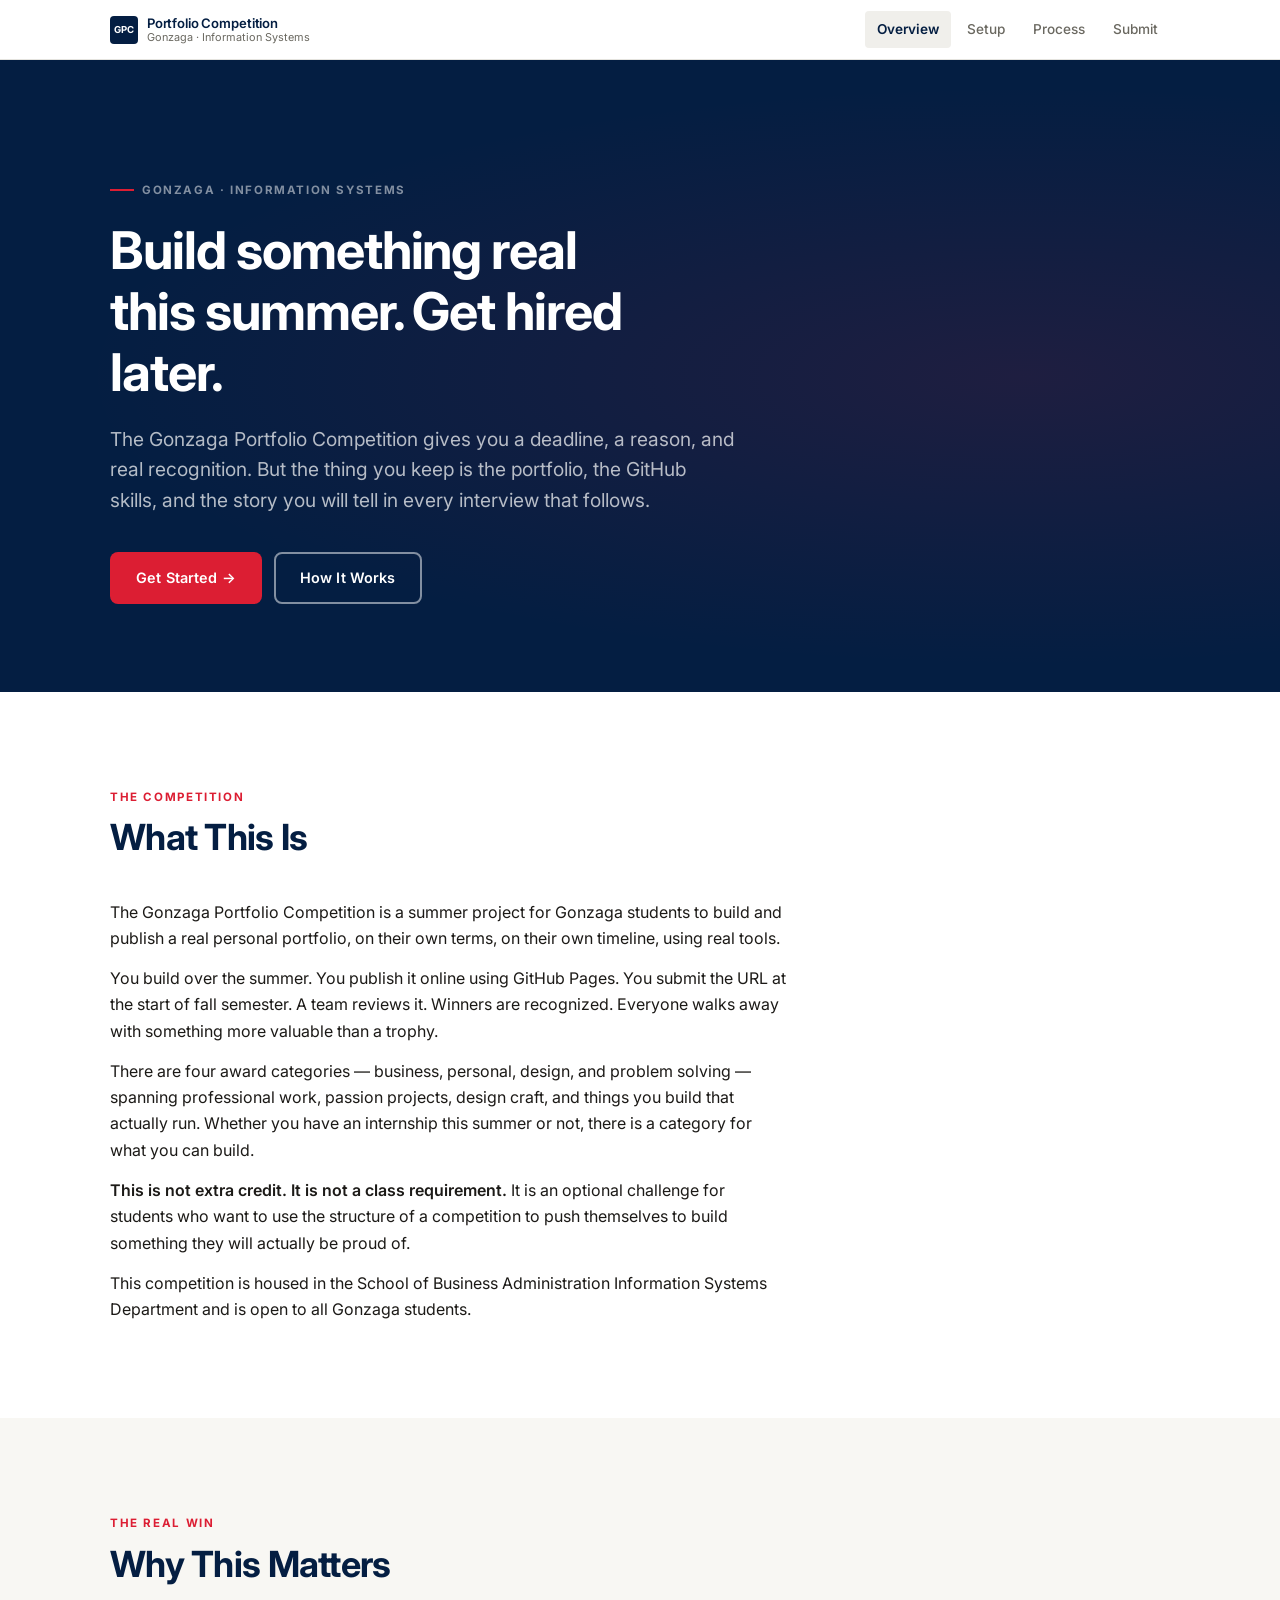
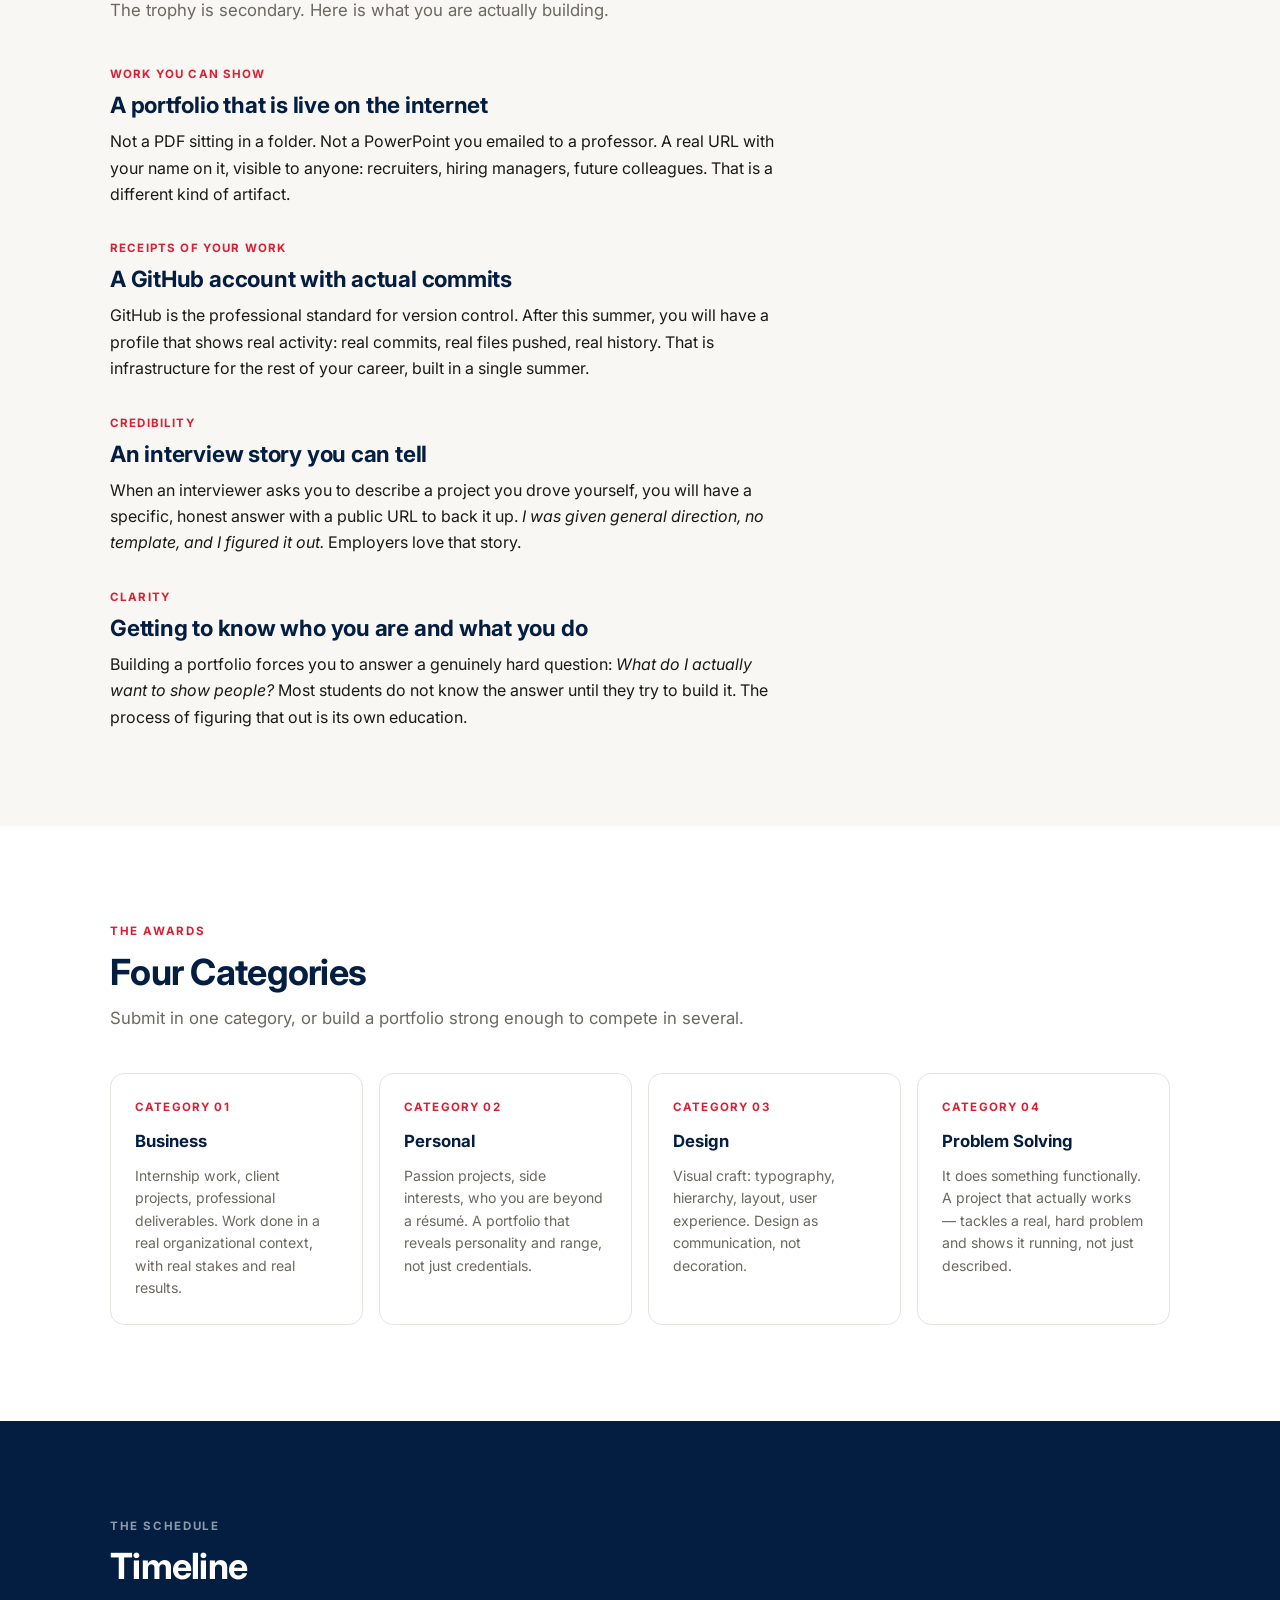
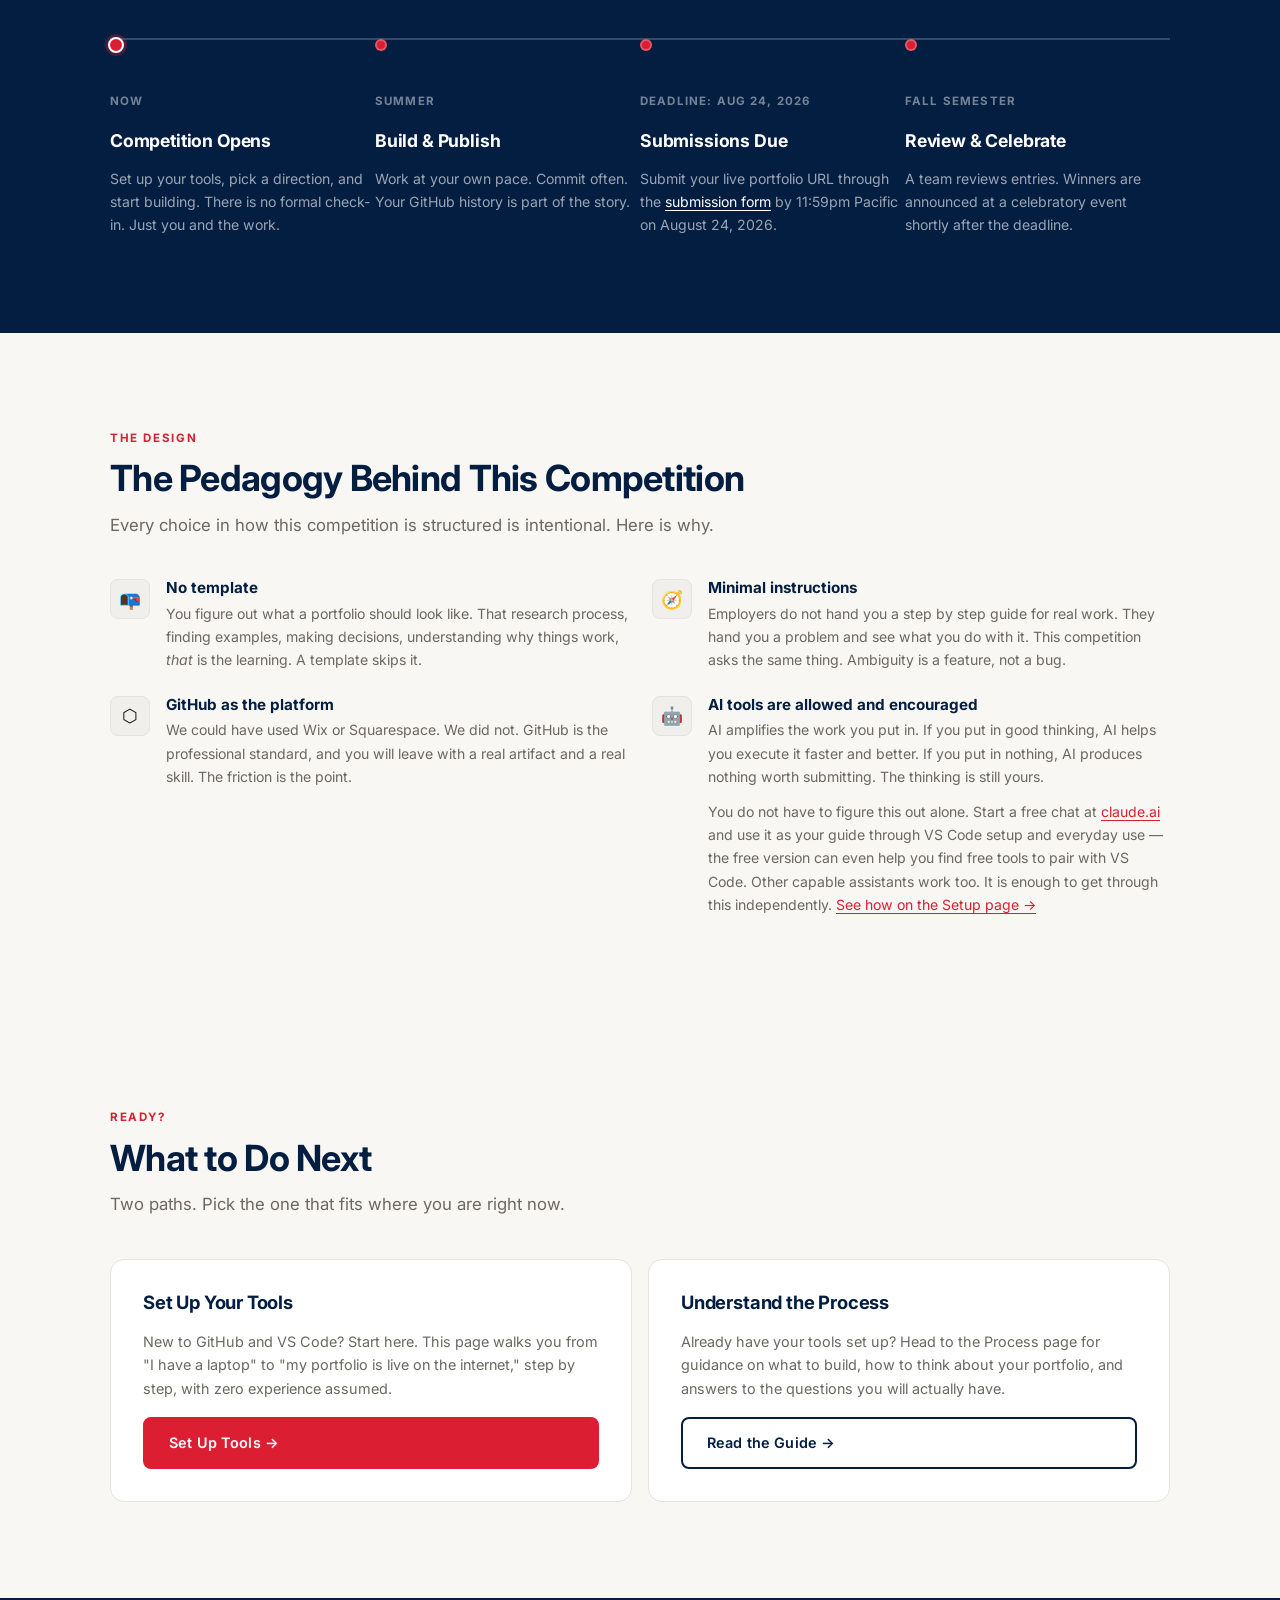
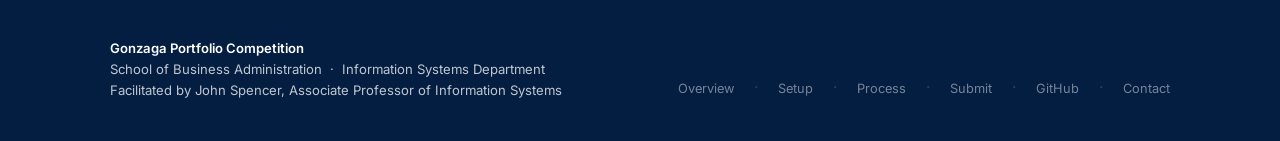
==== commit f091bd27: "Add portfolio submission tool + finalize site from colleague review Checkpoint before adversarial ha" ====
--- a/index.html
+++ b/index.html
@@ -31,6 +31,7 @@
       <li><a href="index.html"   class="nav-link" aria-current="page">Overview</a></li>
       <li><a href="setup.html"   class="nav-link">Setup</a></li>
       <li><a href="process.html" class="nav-link">Process</a></li>
+      <li><a href="submit.html"  class="nav-link">Submit</a></li>
     </ul>
   </div>
 </nav>
@@ -41,7 +42,7 @@
   <section class="hero" id="top">
     <div class="container hero-inner">
       <span class="hero-label">Gonzaga · Information Systems</span>
-      <h1>Build something real this summer.</h1>
+      <h1>Build something real this summer. Get hired later.</h1>
       <p class="hero-sub">
         The Gonzaga Portfolio Competition gives you a deadline, a reason, and real recognition.
         But the thing you keep is the portfolio, the GitHub skills, and the story you will tell
@@ -72,8 +73,9 @@
           walks away with something more valuable than a trophy.
         </p>
         <p>
-          There are five award categories, ranging from professional work to passion projects to design
-          craft. Whether you have an internship this summer or not, there is a category for what you can build.
+          There are four award categories — business, personal, design, and problem solving — spanning
+          professional work, passion projects, design craft, and things you build that actually run.
+          Whether you have an internship this summer or not, there is a category for what you can build.
         </p>
         <p>
           <strong>This is not extra credit. It is not a class requirement.</strong> It is an optional
@@ -98,6 +100,7 @@
       </div>
       <div style="display: grid; grid-template-columns: 1fr; gap: 2rem; max-width: 900px;">
         <div>
+          <p class="card-num">Work you can show</p>
           <h3 style="margin-bottom: .6rem;">A portfolio that is live on the internet</h3>
           <p>
             Not a PDF sitting in a folder. Not a PowerPoint you emailed to a professor. A real URL
@@ -106,6 +109,7 @@
           </p>
         </div>
         <div>
+          <p class="card-num">Receipts of your work</p>
           <h3 style="margin-bottom: .6rem;">A GitHub account with actual commits</h3>
           <p>
             GitHub is the professional standard for version control. After this summer, you will have
@@ -114,6 +118,7 @@
           </p>
         </div>
         <div>
+          <p class="card-num">Credibility</p>
           <h3 style="margin-bottom: .6rem;">An interview story you can tell</h3>
           <p>
             When an interviewer asks you to describe a project you drove yourself, you will have a
@@ -122,7 +127,8 @@
           </p>
         </div>
         <div>
-          <h3 style="margin-bottom: .6rem;">Clarity about who you are and what you do</h3>
+          <p class="card-num">Clarity</p>
+          <h3 style="margin-bottom: .6rem;">Getting to know who you are and what you do</h3>
           <p>
             Building a portfolio forces you to answer a genuinely hard question: <em>What do I actually
             want to show people?</em> Most students do not know the answer until they try to build it.
@@ -138,55 +144,44 @@
     <div class="container">
       <div class="section-header">
         <span class="section-label">The Awards</span>
-        <h2>Five Categories</h2>
+        <h2>Four Categories</h2>
         <p>Submit in one category, or build a portfolio strong enough to compete in several.</p>
       </div>
       <div class="categories-grid">
 
         <div class="category-card">
           <p class="card-num">Category 01</p>
-          <p class="card-title">Best Professional Portfolio</p>
+          <p class="card-title">Business</p>
           <p class="card-desc">
-            Internship work, validated client projects, professional deliverables.
-            Demonstrates what you did, what the result was, and what you learned.
+            Internship work, client projects, professional deliverables. Work done in a real
+            organizational context, with real stakes and real results.
           </p>
         </div>
 
         <div class="category-card">
           <p class="card-num">Category 02</p>
-          <p class="card-title">Best Professional + Personal Mix</p>
+          <p class="card-title">Personal</p>
           <p class="card-desc">
-            Portfolios that authentically blend who you are as a person with what you do
-            professionally. Shows range, personality, and self awareness.
+            Passion projects, side interests, who you are beyond a résumé. A portfolio that
+            reveals personality and range, not just credentials.
           </p>
         </div>
 
         <div class="category-card">
           <p class="card-num">Category 03</p>
-          <p class="card-title">Best Designed</p>
+          <p class="card-title">Design</p>
           <p class="card-desc">
-            Visual craft, typography, hierarchy, user experience. Strong design thinking
-            applied to how information is organized and presented.
-          </p>
-        </div>
-
-        <!-- TODO: John is still refining the exact name for this category.
-             "Most Innovative / Deepest Problem-Solving" is the working name. Update when finalized. -->
+            Visual craft: typography, hierarchy, layout, user experience. Design as
+            communication, not decoration.
+          </p>
+        </div>
+
         <div class="category-card">
           <p class="card-num">Category 04</p>
-          <p class="card-title">Deepest Problem-Solving</p>
+          <p class="card-title">Problem Solving</p>
           <p class="card-desc">
-            Tackling a genuinely hard problem with a creative or rigorous approach.
-            Shows analytical thinking, intellectual curiosity, and real effort.
-          </p>
-        </div>
-
-        <!-- TODO: Fifth category name and description TBD. John to finalize. -->
-        <div class="category-card category-card--placeholder">
-          <p class="card-num">Category 05</p>
-          <p class="card-title" style="color: var(--gray-600);">Coming Soon</p>
-          <p class="card-desc">
-            Fifth category to be announced. Stay tuned. It may be the one that fits you best.
+            It does something functionally. A project that actually works — tackles a real,
+            hard problem and shows it running, not just described.
           </p>
         </div>
 
@@ -221,13 +216,13 @@
           </p>
         </div>
 
-        <!-- TODO: Replace "TBD" with exact deadline date once confirmed (start of fall semester) -->
         <div class="timeline-node">
-          <p class="timeline-step">Deadline: TBD</p>
+          <p class="timeline-step">Deadline: Aug 24, 2026</p>
           <p class="timeline-title">Submissions Due</p>
           <p class="timeline-desc">
-            Submit your GitHub Pages URL by the start of fall semester.
-            Exact date to be confirmed.
+            Submit your live portfolio URL through the
+            <a href="submit.html" style="color:#fff; text-decoration:underline;">submission form</a>
+            by 11:59pm Pacific on August 24, 2026.
           </p>
         </div>
 
@@ -301,6 +296,13 @@
               AI amplifies the work you put in. If you put in good thinking, AI
               helps you execute it faster and better. If you put in nothing, AI
               produces nothing worth submitting. The thinking is still yours.
+            </p>
+            <p>
+              You do not have to figure this out alone. Start a free chat at
+              <a href="https://claude.ai" target="_blank" rel="noopener">claude.ai</a> and use it as
+              your guide through VS Code setup and everyday use — the free version can even help you
+              find free tools to pair with VS Code. Other capable assistants work too. It is enough
+              to get through this independently. <a href="setup.html#ai-guide">See how on the Setup page →</a>
             </p>
           </div>
         </div>
@@ -357,6 +359,8 @@
         <li><a href="setup.html">Setup</a></li>
         <li class="footer-divider" aria-hidden="true">·</li>
         <li><a href="process.html">Process</a></li>
+        <li class="footer-divider" aria-hidden="true">·</li>
+        <li><a href="submit.html">Submit</a></li>
         <li class="footer-divider" aria-hidden="true">·</li>
         <!-- TODO: Add GitHub repo link once available -->
         <li><a href="#" aria-label="GitHub repository (link coming soon)">GitHub</a></li>
--- a/css/style.css
+++ b/css/style.css
@@ -284,7 +284,7 @@
   gap: 1rem;
 }
 @media (min-width: 540px) { .categories-grid { grid-template-columns: repeat(2, 1fr); } }
-@media (min-width: 900px) { .categories-grid { grid-template-columns: repeat(3, 1fr); } }
+@media (min-width: 900px) { .categories-grid { grid-template-columns: repeat(4, 1fr); } }
 
 .category-card {
   background: var(--white);
@@ -310,11 +310,6 @@
   transition: opacity var(--ease);
 }
 .category-card:hover::before { opacity: 1; }
-.category-card--placeholder {
-  border-style: dashed;
-  border-color: var(--gray-300);
-  background: var(--gray-50);
-}
 .card-num {
   font-size: .72rem;
   font-weight: 700;
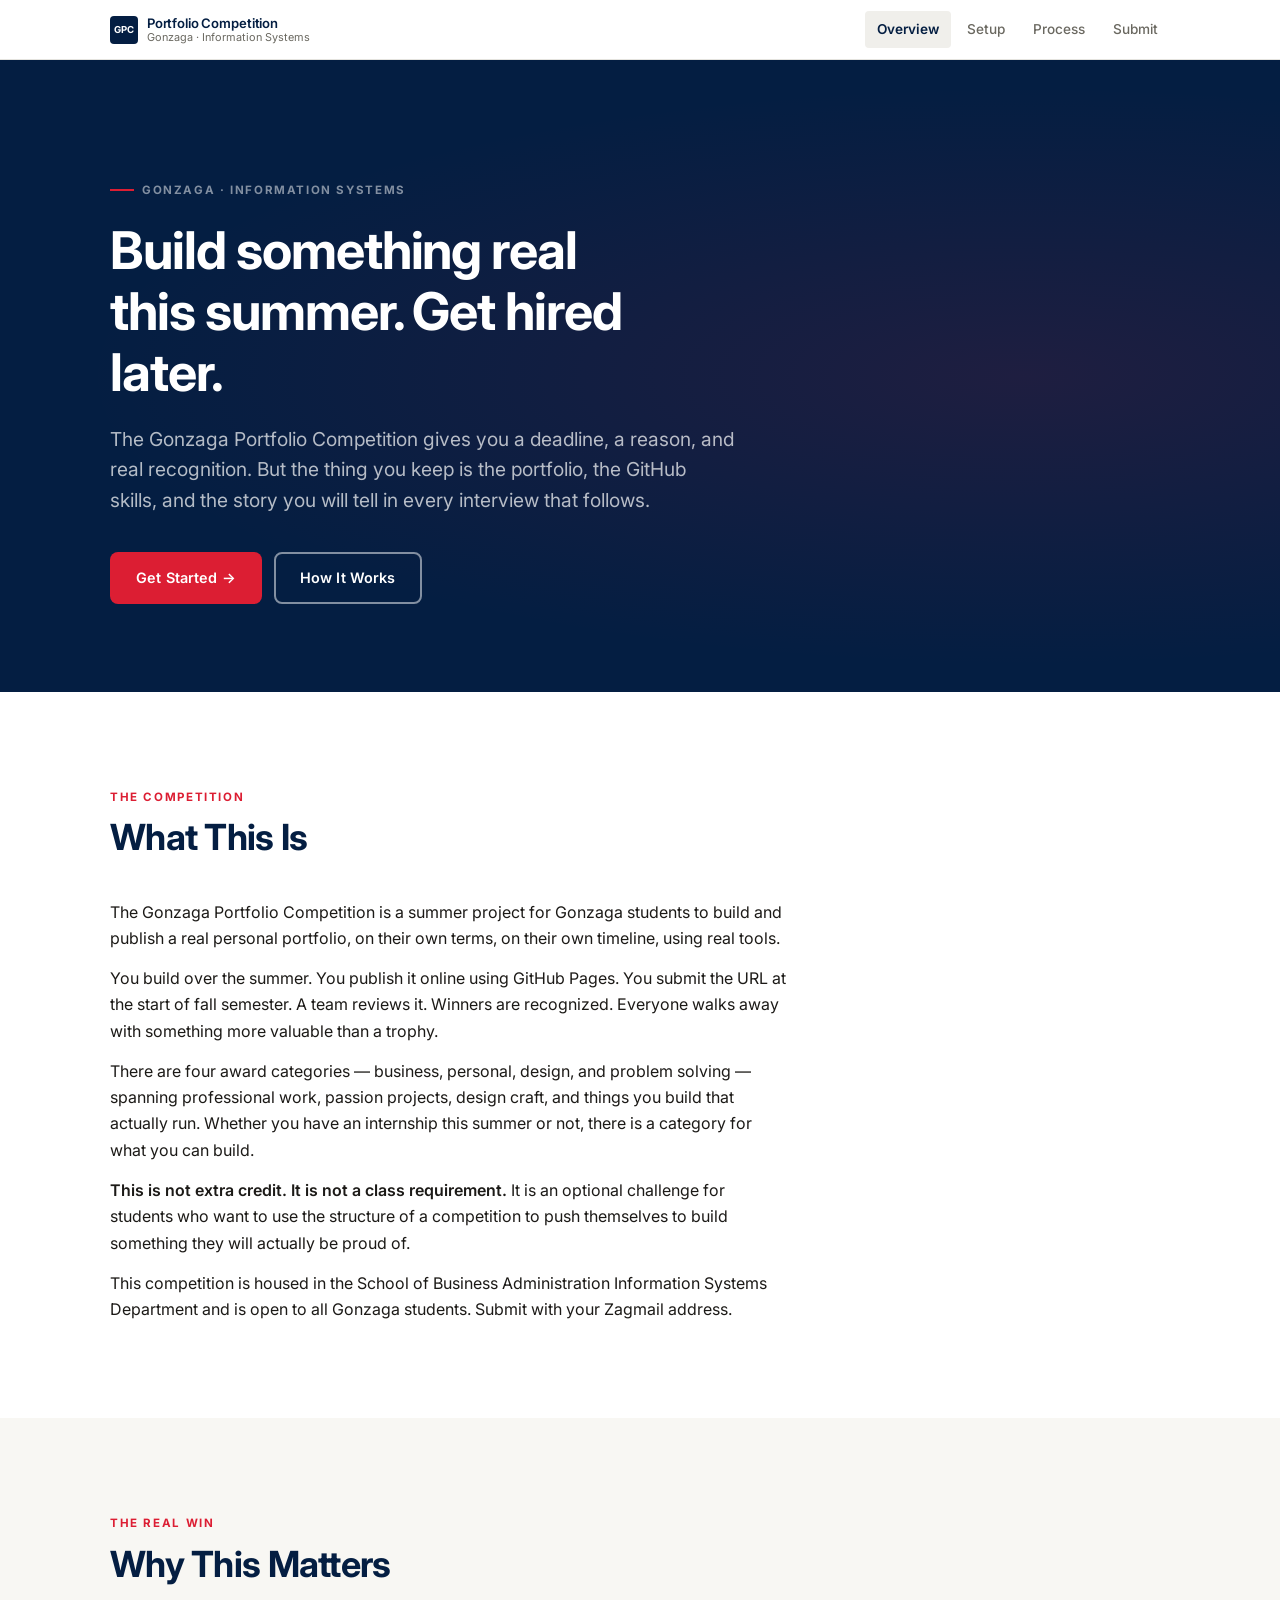
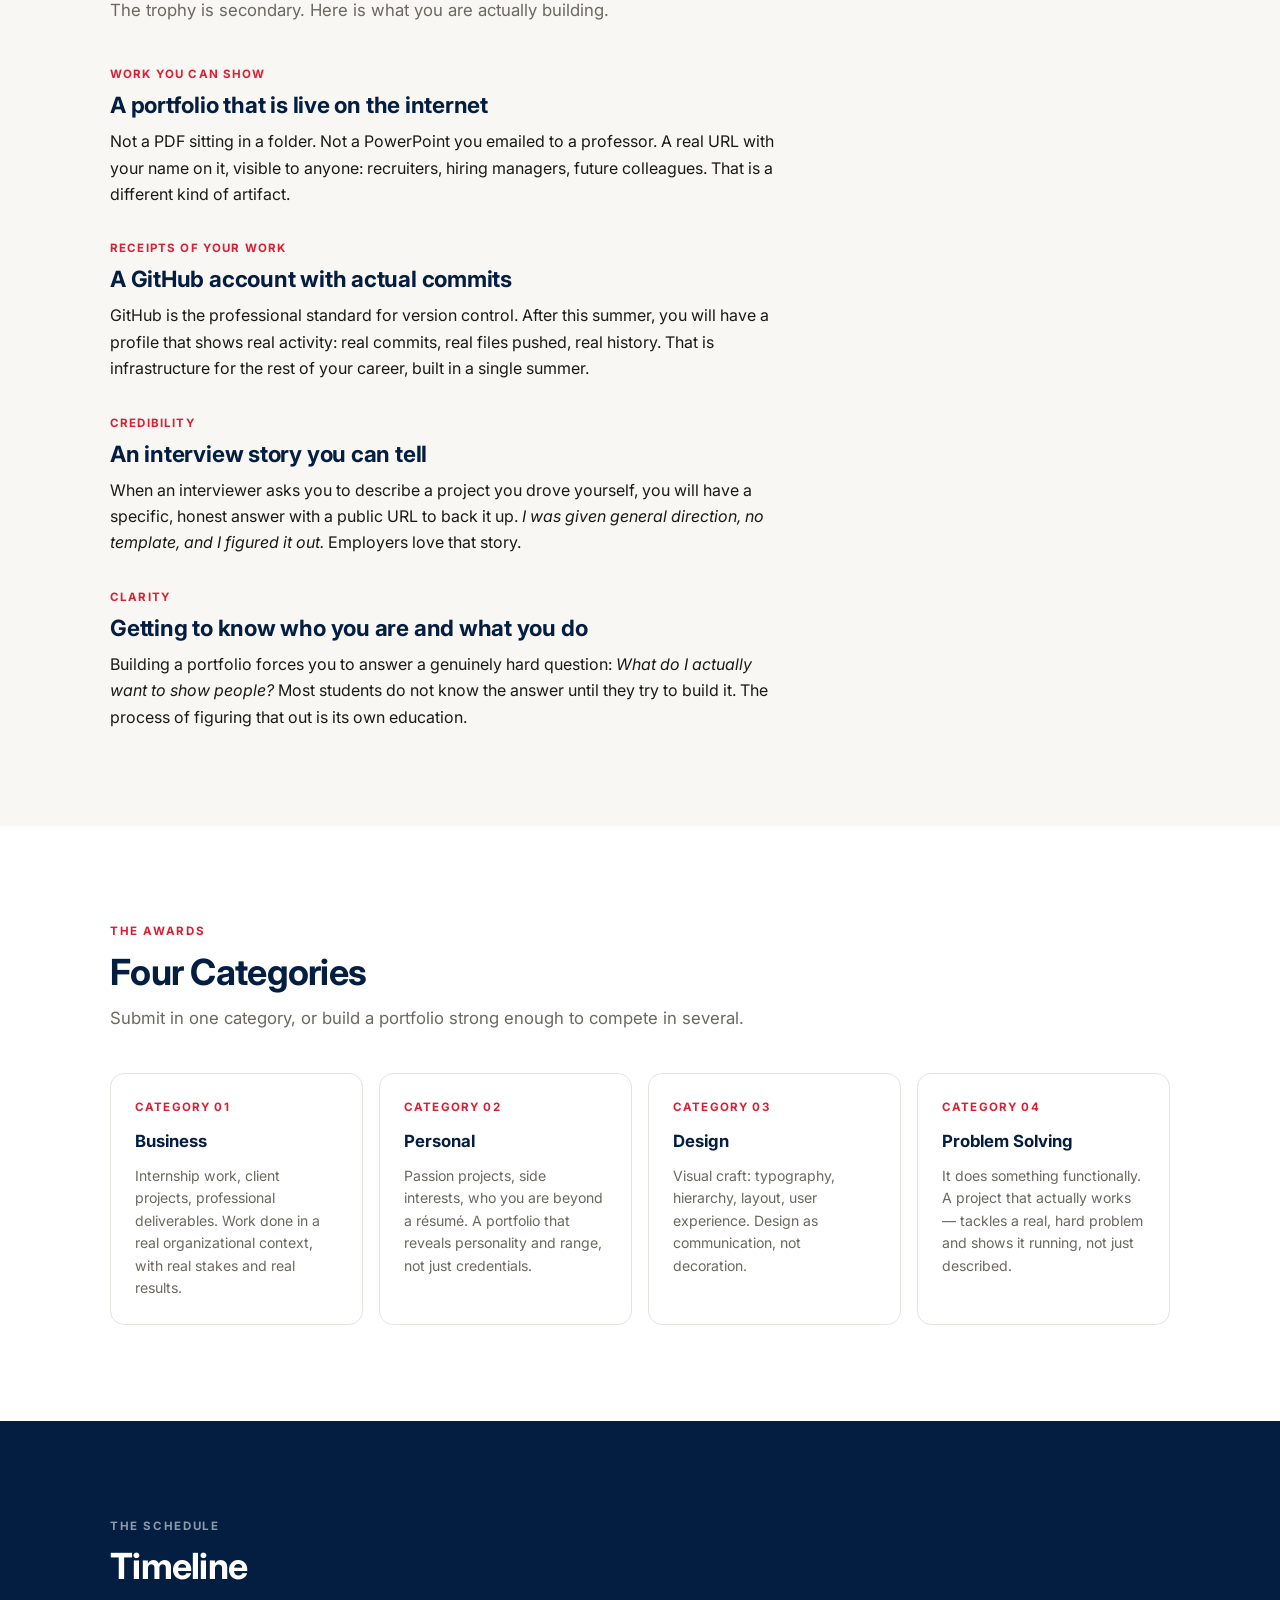
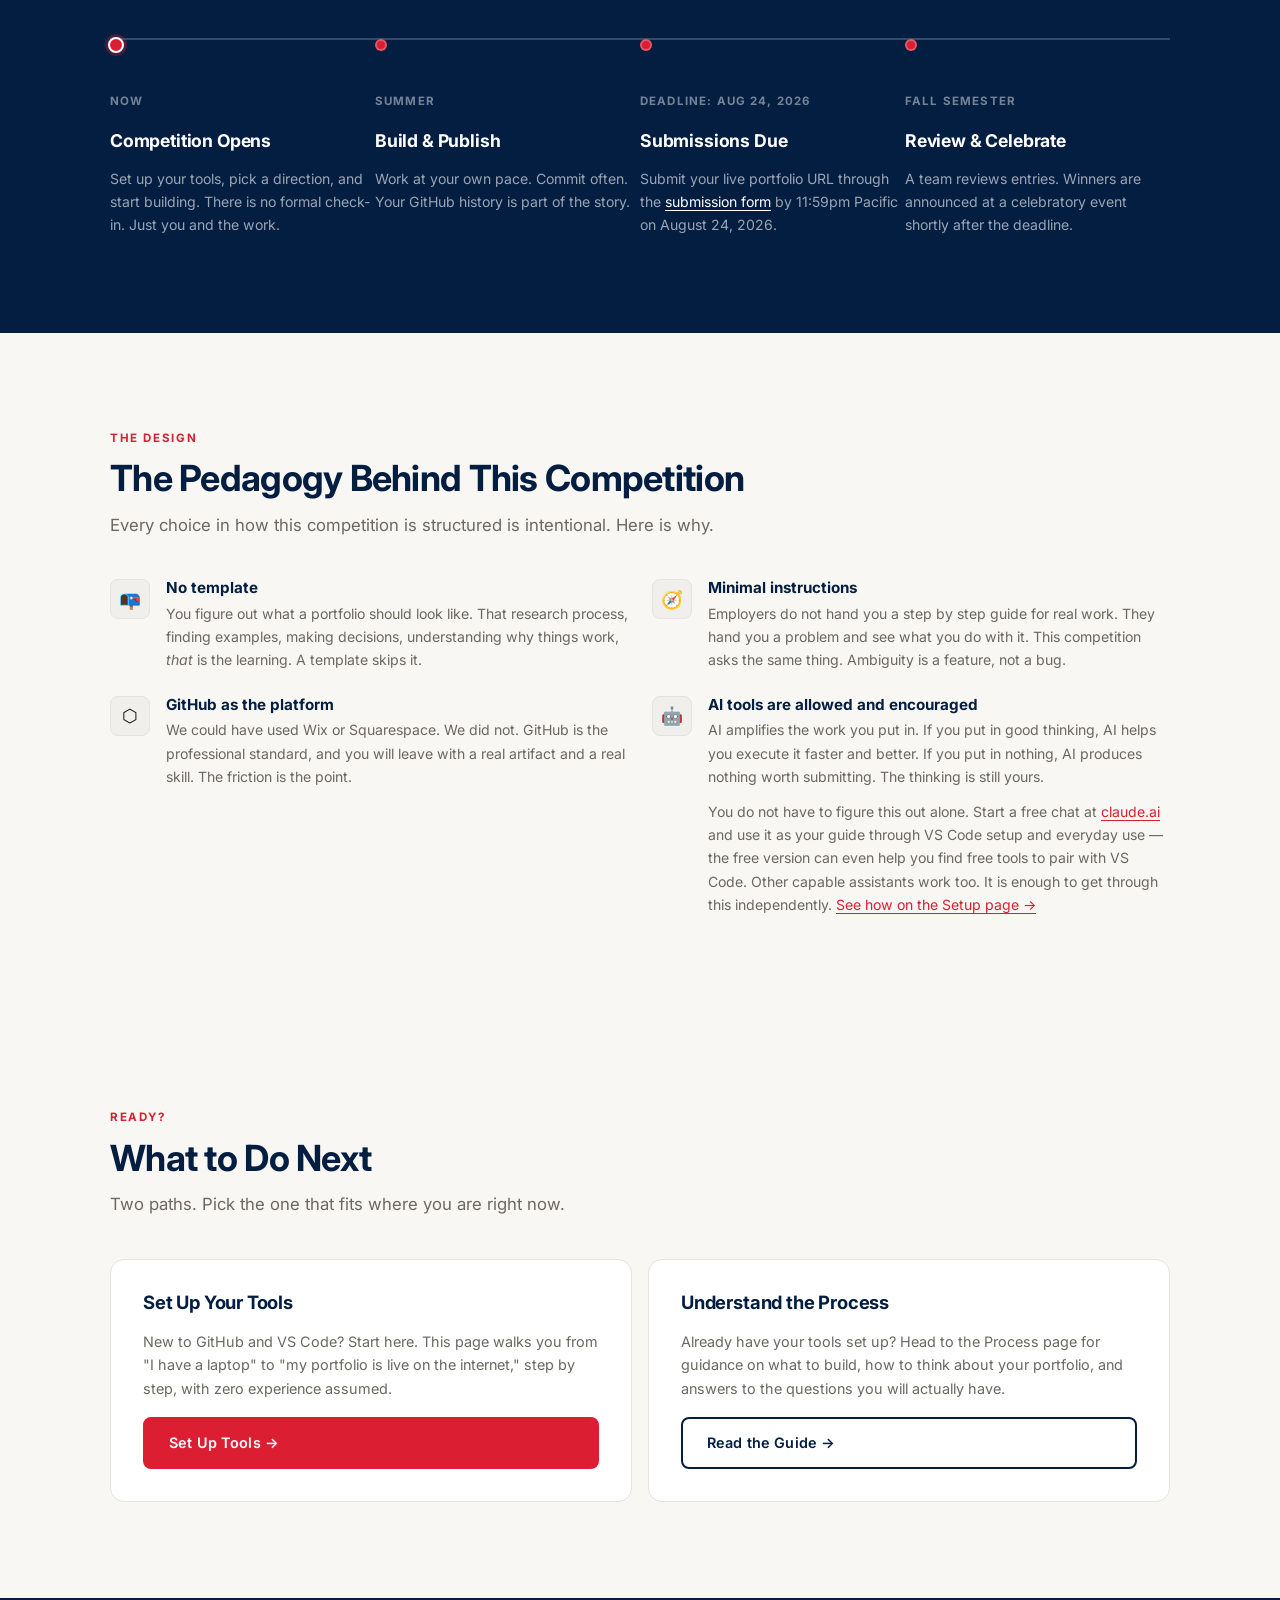
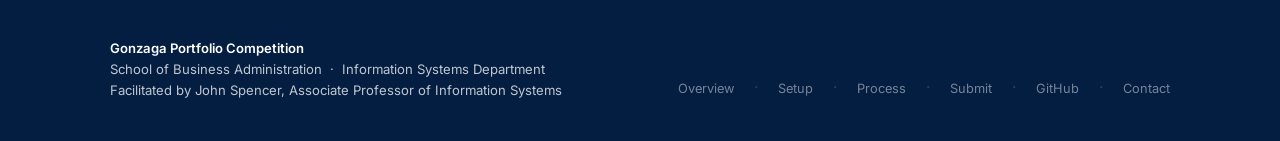
==== commit e1cddbf2: "Clarify Zagmail requirement across site copy Co-Authored-By: Claude Opus 4.8 (1M context) <noreply@a" ====
--- a/index.html
+++ b/index.html
@@ -84,7 +84,7 @@
         </p>
         <p>
           This competition is housed in the School of Business Administration Information Systems
-          Department and is open to all Gonzaga students.
+          Department and is open to all Gonzaga students. Submit with your Zagmail address.
         </p>
       </div>
     </div>
